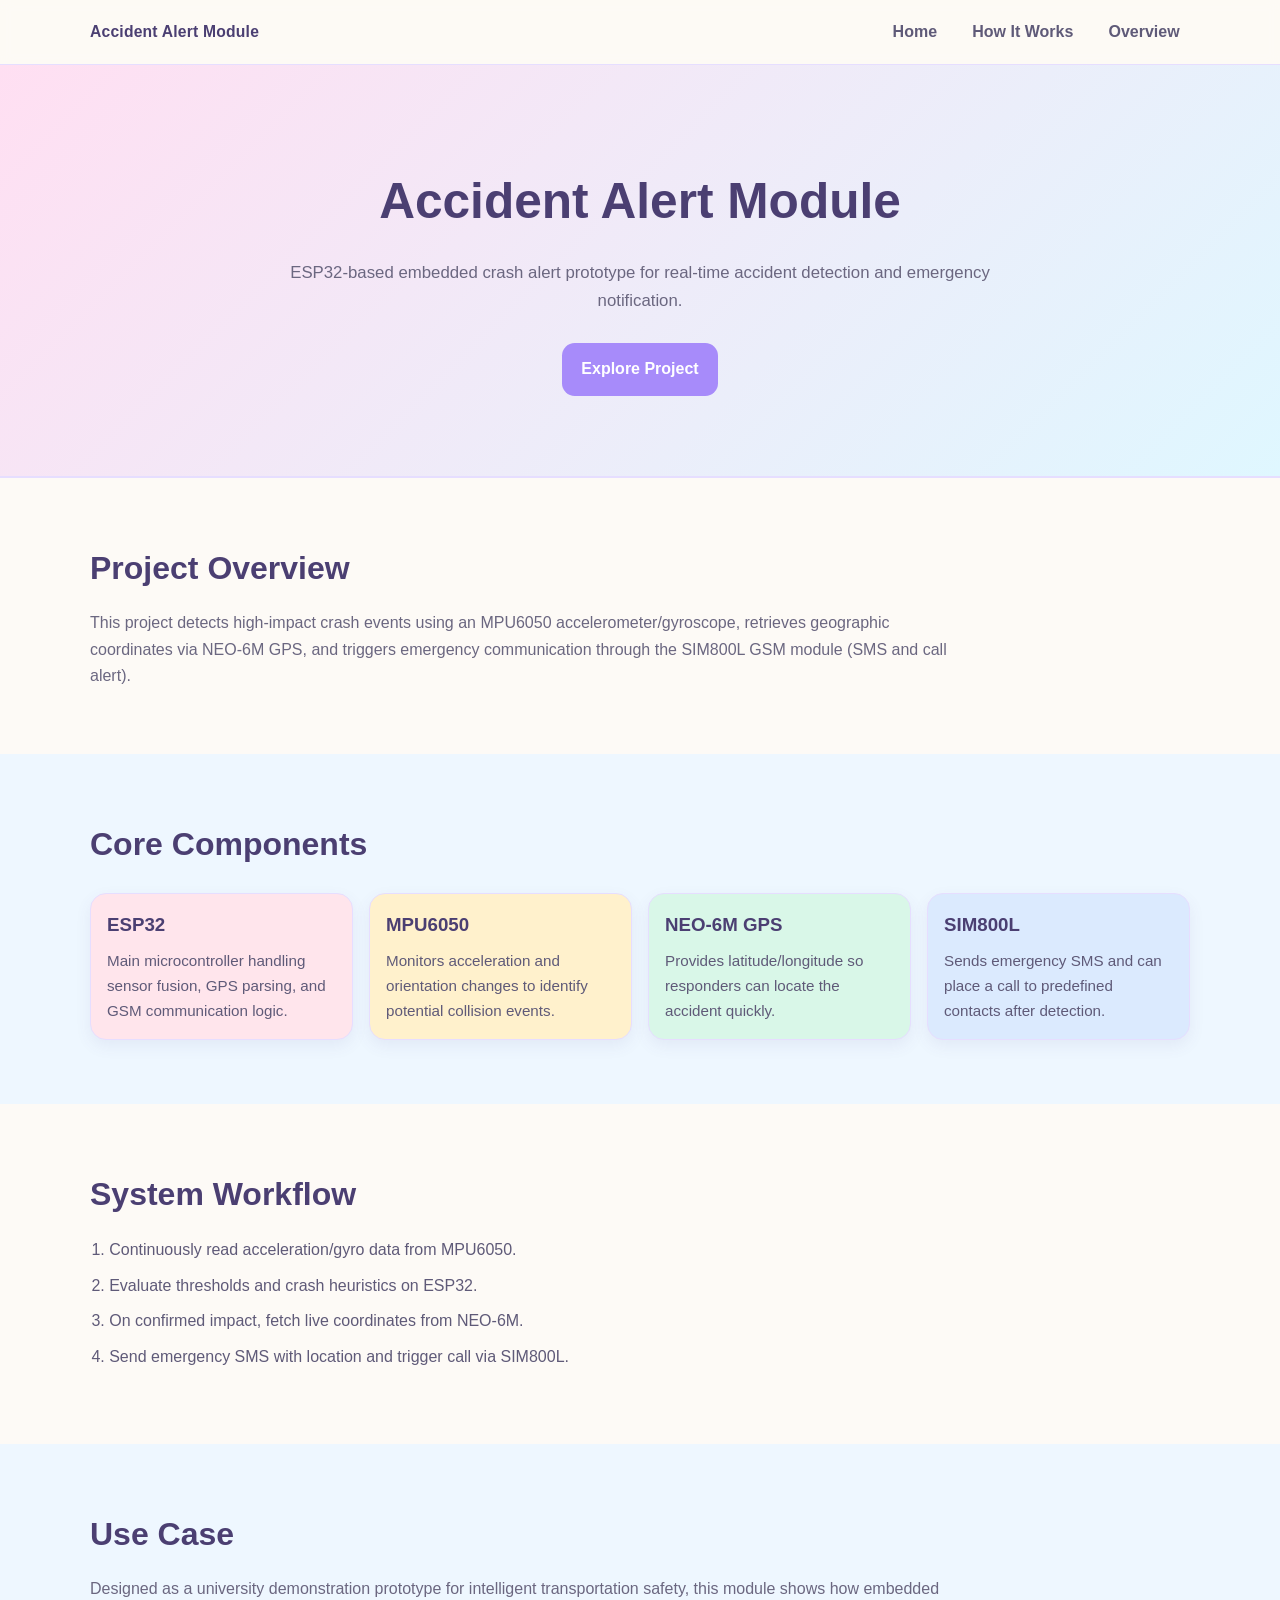
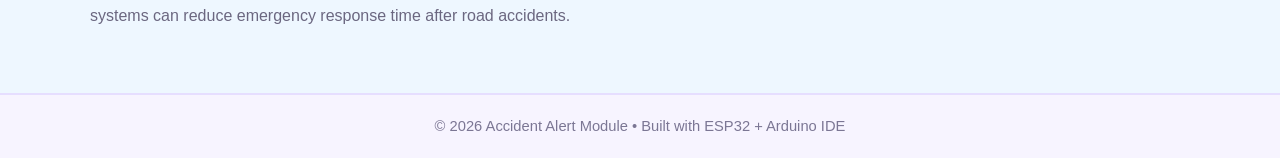
==== docs/index.html @ 9274171b "Add docs, themes site with How It Works page" ====
<!DOCTYPE html>
<html lang="en">
<head>
  <meta charset="UTF-8" />
  <meta name="viewport" content="width=device-width, initial-scale=1.0" />
  <meta name="description" content="ESP32-based embedded crash alert prototype using MPU6050, NEO-6M, and SIM800L." />
  <title>Accident Alert Module</title>
  <link rel="stylesheet" href="styles.css" />
</head>
<body>
  <!-- Shared Navbar -->
  <nav class="site-nav">
    <div class="container nav-wrap">
      <a href="index.html" class="brand">Accident Alert Module</a>

      <button class="nav-toggle" aria-label="Toggle navigation" aria-expanded="false">
        ☰
      </button>

      <ul class="nav-links">
        <li><a href="index.html">Home</a></li>
        <li><a href="how-it-works.html">How It Works</a></li>
        <li><a href="#overview">Overview</a></li>
      </ul>
    </div>
  </nav>

  <header class="hero">
    <div class="container">
      <h1>Accident Alert Module</h1>
      <p class="subtitle">
        ESP32-based embedded crash alert prototype for real-time accident detection and emergency notification.
      </p>
      <a href="#overview" class="btn">Explore Project</a>
    </div>
  </header>

  <main>
    <section id="overview" class="section">
      <div class="container">
        <h2>Project Overview</h2>
        <p>
          This project detects high-impact crash events using an MPU6050 accelerometer/gyroscope,
          retrieves geographic coordinates via NEO-6M GPS, and triggers emergency communication
          through the SIM800L GSM module (SMS and call alert).
        </p>
      </div>
    </section>

    <section class="section alt">
      <div class="container">
        <h2>Core Components</h2>
        <div class="grid">
          <article class="card card-1">
            <h3>ESP32</h3>
            <p>Main microcontroller handling sensor fusion, GPS parsing, and GSM communication logic.</p>
          </article>
          <article class="card card-2">
            <h3>MPU6050</h3>
            <p>Monitors acceleration and orientation changes to identify potential collision events.</p>
          </article>
          <article class="card card-3">
            <h3>NEO-6M GPS</h3>
            <p>Provides latitude/longitude so responders can locate the accident quickly.</p>
          </article>
          <article class="card card-4">
            <h3>SIM800L</h3>
            <p>Sends emergency SMS and can place a call to predefined contacts after detection.</p>
          </article>
        </div>
      </div>
    </section>

    <section class="section">
      <div class="container">
        <h2>System Workflow</h2>
        <ol class="workflow">
          <li>Continuously read acceleration/gyro data from MPU6050.</li>
          <li>Evaluate thresholds and crash heuristics on ESP32.</li>
          <li>On confirmed impact, fetch live coordinates from NEO-6M.</li>
          <li>Send emergency SMS with location and trigger call via SIM800L.</li>
        </ol>
      </div>
    </section>

    <section class="section alt">
      <div class="container">
        <h2>Use Case</h2>
        <p>
          Designed as a university demonstration prototype for intelligent transportation safety,
          this module shows how embedded systems can reduce emergency response time after road accidents.
        </p>
      </div>
    </section>
  </main>

  <footer class="footer">
    <div class="container">
      <p>© 2026 Accident Alert Module • Built with ESP32 + Arduino IDE</p>
    </div>
  </footer>

  <!-- Mobile nav script -->
  <script>
    const navToggle = document.querySelector('.nav-toggle');
    const navLinks = document.querySelector('.nav-links');

    if (navToggle && navLinks) {
      navToggle.addEventListener('click', () => {
        const isOpen = navLinks.classList.toggle('show');
        navToggle.setAttribute('aria-expanded', isOpen ? 'true' : 'false');
      });
    }
  </script>
</body>
</html>
---- docs/styles.css ----
:root {
  /* Pastel Palette */
  --bg-main: #fdfaf6;
  --bg-soft: #f7f4ff;
  --bg-alt: #eef7ff;
  --hero-start: #ffdff2;
  --hero-end: #dff7ff;

  --text-main: #3f3a57;
  --text-soft: #6b6780;

  --accent: #a78bfa;
  --accent-hover: #8b74e8;
  --accent-text: #ffffff;

  --card-1: #ffe5ec; /* pastel pink */
  --card-2: #fff1cc; /* pastel yellow */
  --card-3: #d9f7e8; /* pastel mint */
  --card-4: #dbeafe; /* pastel blue */

  --border: #e6deff;
  --white: #ffffff;
}

* {
  margin: 0;
  padding: 0;
  box-sizing: border-box;
}

html, body {
  font-family: "Segoe UI", Roboto, Arial, sans-serif;
  background: var(--bg-main);
  color: var(--text-main);
  line-height: 1.65;
  scroll-behavior: smooth;
}

.container {
  width: min(1100px, 92%);
  margin: 0 auto;
}

/* Hero */
.hero {
  background: linear-gradient(135deg, var(--hero-start) 0%, var(--hero-end) 100%);
  padding: 6rem 0 5rem;
  text-align: center;
  border-bottom: 2px solid var(--border);
}

.hero h1 {
  font-size: clamp(2rem, 5vw, 3.1rem);
  margin-bottom: 1rem;
  color: #4b3f72;
}

.subtitle {
  max-width: 760px;
  margin: 0 auto 1.8rem;
  color: var(--text-soft);
  font-size: 1.05rem;
}

.btn {
  display: inline-block;
  padding: 0.82rem 1.2rem;
  background: var(--accent);
  color: var(--accent-text);
  text-decoration: none;
  border-radius: 0.8rem;
  font-weight: 700;
  transition: transform 0.2s ease, background 0.2s ease;
}

.btn:hover {
  background: var(--accent-hover);
  transform: translateY(-2px);
}

/* Sections */
.section {
  padding: 4rem 0;
  background: var(--bg-main);
}

.section.alt {
  background: var(--bg-alt);
}

.section h2 {
  font-size: clamp(1.4rem, 3vw, 2rem);
  margin-bottom: 1rem;
  color: #4b3f72;
}

.section p {
  color: var(--text-soft);
  max-width: 860px;
}

/* Cards */
.grid {
  margin-top: 1.4rem;
  display: grid;
  grid-template-columns: repeat(auto-fit, minmax(220px, 1fr));
  gap: 1rem;
}

.card {
  border-radius: 1rem;
  padding: 1rem;
  border: 1.5px solid var(--border);
  box-shadow: 0 6px 16px rgba(92, 76, 140, 0.08);
}

.card h3 {
  margin-bottom: 0.45rem;
  color: #4b3f72;
}

.card p {
  color: #5f5a78;
  font-size: 0.95rem;
}

.card-1 { background: var(--card-1); }
.card-2 { background: var(--card-2); }
.card-3 { background: var(--card-3); }
.card-4 { background: var(--card-4); }

/* Workflow */
.workflow {
  margin-top: 1rem;
  padding-left: 1.2rem;
  color: #5f5a78;
}

.workflow li {
  margin-bottom: 0.58rem;
}

/* Footer */
.footer {
  border-top: 2px solid var(--border);
  background: var(--bg-soft);
  padding: 1.2rem 0;
  text-align: center;
}

.footer p {
  color: #7b7694;
  font-size: 0.92rem;
}

/* Add these styles below your existing styles.css content */

/* Smaller hero for inner pages */
.small-hero {
  padding: 4.5rem 0 3.8rem;
}

/* Intro text */
.section-intro {
  margin-bottom: 1.2rem;
  color: var(--text-soft);
}

/* Minimal flow diagram */
.flow-diagram {
  margin-top: 1rem;
  display: grid;
  grid-template-columns: repeat(7, auto);
  gap: 0.6rem;
  align-items: center;
  justify-content: start;
  overflow-x: auto;
  padding-bottom: 0.4rem;
}

.flow-box {
  min-width: 170px;
  background: var(--white);
  border: 1.5px solid var(--border);
  border-radius: 0.9rem;
  padding: 0.85rem 0.9rem;
  text-align: center;
  font-weight: 700;
  color: #4b3f72;
  box-shadow: 0 4px 10px rgba(92, 76, 140, 0.08);
}

.flow-box span {
  display: block;
  margin-top: 0.2rem;
  font-weight: 500;
  font-size: 0.86rem;
  color: #6b6780;
}

.flow-arrow {
  font-size: 1.2rem;
  color: #8b74e8;
  font-weight: 900;
}

/* Step cards */
.steps {
  display: grid;
  gap: 0.9rem;
  margin-top: 1rem;
}

.step-card {
  background: #ffffffcc;
  border: 1.5px solid var(--border);
  border-radius: 0.9rem;
  padding: 1rem;
  display: grid;
  grid-template-columns: 42px 1fr;
  gap: 0.85rem;
  align-items: start;
}

.step-number {
  width: 42px;
  height: 42px;
  border-radius: 50%;
  background: #e9ddff;
  color: #5b43a8;
  display: grid;
  place-items: center;
  font-weight: 800;
}

.step-card h3 {
  margin-bottom: 0.35rem;
  color: #4b3f72;
}

.step-card p {
  color: #5f5a78;
}

/* Compact ASCII block */
.ascii-diagram {
  margin-top: 0.7rem;
  background: #fff;
  border: 1.5px dashed #d8ccff;
  border-radius: 0.7rem;
  padding: 1rem;
  color: #4b3f72;
  font-size: 0.93rem;
  overflow-x: auto;
}

/* Responsive tweaks */
@media (max-width: 700px) {
  .flow-box {
    min-width: 150px;
  }

  .step-card {
    grid-template-columns: 36px 1fr;
  }

  .step-number {
    width: 36px;
    height: 36px;
    font-size: 0.9rem;
  }
}

/* ===== Shared Navbar ===== */
.site-nav {
  position: sticky;
  top: 0;
  z-index: 1000;
  background: rgba(253, 250, 246, 0.9);
  backdrop-filter: blur(6px);
  border-bottom: 1.5px solid var(--border);
}

.nav-wrap {
  display: flex;
  align-items: center;
  justify-content: space-between;
  min-height: 64px;
  gap: 1rem;
}

.brand {
  text-decoration: none;
  color: #4b3f72;
  font-weight: 800;
  letter-spacing: 0.2px;
  font-size: 0.98rem;
}

.nav-links {
  display: flex;
  align-items: center;
  gap: 0.9rem;
  list-style: none;
}

.nav-links a {
  text-decoration: none;
  color: #5f5a78;
  font-weight: 600;
  padding: 0.38rem 0.65rem;
  border-radius: 0.6rem;
  transition: background 0.2s ease, color 0.2s ease;
}

.nav-links a:hover {
  background: #ece3ff;
  color: #4b3f72;
}

.nav-toggle {
  display: none;
  border: 1px solid var(--border);
  background: #fff;
  color: #4b3f72;
  border-radius: 0.55rem;
  padding: 0.35rem 0.6rem;
  font-size: 1rem;
  cursor: pointer;
}

/* Mobile navbar */
@media (max-width: 760px) {
  .nav-toggle {
    display: inline-block;
  }

  .nav-links {
    position: absolute;
    right: 4%;
    top: 64px;
    width: min(230px, 92vw);
    background: #fff;
    border: 1.5px solid var(--border);
    border-radius: 0.8rem;
    box-shadow: 0 10px 22px rgba(92, 76, 140, 0.12);
    padding: 0.55rem;
    display: none;
    flex-direction: column;
    align-items: stretch;
    gap: 0.35rem;
  }

  .nav-links.show {
    display: flex;
  }

  .nav-links a {
    display: block;
    padding: 0.55rem 0.7rem;
  }
}:root {
  /* Pastel Palette */
  --bg-main: #fdfaf6;
  --bg-soft: #f7f4ff;
  --bg-alt: #eef7ff;
  --hero-start: #ffdff2;
  --hero-end: #dff7ff;

  --text-main: #3f3a57;
  --text-soft: #6b6780;

  --accent: #a78bfa;
  --accent-hover: #8b74e8;
  --accent-text: #ffffff;

  --card-1: #ffe5ec; /* pastel pink */
  --card-2: #fff1cc; /* pastel yellow */
  --card-3: #d9f7e8; /* pastel mint */
  --card-4: #dbeafe; /* pastel blue */

  --border: #e6deff;
  --white: #ffffff;
}

* {
  margin: 0;
  padding: 0;
  box-sizing: border-box;
}

html, body {
  font-family: "Segoe UI", Roboto, Arial, sans-serif;
  background: var(--bg-main);
  color: var(--text-main);
  line-height: 1.65;
  scroll-behavior: smooth;
}

.container {
  width: min(1100px, 92%);
  margin: 0 auto;
}

/* ===== Shared Navbar ===== */
.site-nav {
  position: sticky;
  top: 0;
  z-index: 1000;
  background: rgba(253, 250, 246, 0.9);
  backdrop-filter: blur(6px);
  border-bottom: 1.5px solid var(--border);
}

.nav-wrap {
  display: flex;
  align-items: center;
  justify-content: space-between;
  min-height: 64px;
  gap: 1rem;
}

.brand {
  text-decoration: none;
  color: #4b3f72;
  font-weight: 800;
  letter-spacing: 0.2px;
  font-size: 0.98rem;
}

.nav-links {
  display: flex;
  align-items: center;
  gap: 0.9rem;
  list-style: none;
}

.nav-links a {
  text-decoration: none;
  color: #5f5a78;
  font-weight: 600;
  padding: 0.38rem 0.65rem;
  border-radius: 0.6rem;
  transition: background 0.2s ease, color 0.2s ease;
}

.nav-links a:hover {
  background: #ece3ff;
  color: #4b3f72;
}

.nav-toggle {
  display: none;
  border: 1px solid var(--border);
  background: #fff;
  color: #4b3f72;
  border-radius: 0.55rem;
  padding: 0.35rem 0.6rem;
  font-size: 1rem;
  cursor: pointer;
}

/* Hero */
.hero {
  background: linear-gradient(135deg, var(--hero-start) 0%, var(--hero-end) 100%);
  padding: 6rem 0 5rem;
  text-align: center;
  border-bottom: 2px solid var(--border);
}

.small-hero {
  padding: 4.5rem 0 3.8rem;
}

.hero h1 {
  font-size: clamp(2rem, 5vw, 3.1rem);
  margin-bottom: 1rem;
  color: #4b3f72;
}

.subtitle {
  max-width: 760px;
  margin: 0 auto 1.8rem;
  color: var(--text-soft);
  font-size: 1.05rem;
}

.btn {
  display: inline-block;
  padding: 0.82rem 1.2rem;
  background: var(--accent);
  color: var(--accent-text);
  text-decoration: none;
  border-radius: 0.8rem;
  font-weight: 700;
  transition: transform 0.2s ease, background 0.2s ease;
}

.btn:hover {
  background: var(--accent-hover);
  transform: translateY(-2px);
}

/* Sections */
.section {
  padding: 4rem 0;
  background: var(--bg-main);
}

.section.alt {
  background: var(--bg-alt);
}

.section h2 {
  font-size: clamp(1.4rem, 3vw, 2rem);
  margin-bottom: 1rem;
  color: #4b3f72;
}

.section p {
  color: var(--text-soft);
  max-width: 860px;
}

.section-intro {
  margin-bottom: 1.2rem;
  color: var(--text-soft);
}

/* Cards */
.grid {
  margin-top: 1.4rem;
  display: grid;
  grid-template-columns: repeat(auto-fit, minmax(220px, 1fr));
  gap: 1rem;
}

.card {
  border-radius: 1rem;
  padding: 1rem;
  border: 1.5px solid var(--border);
  box-shadow: 0 6px 16px rgba(92, 76, 140, 0.08);
}

.card h3 {
  margin-bottom: 0.45rem;
  color: #4b3f72;
}

.card p {
  color: #5f5a78;
  font-size: 0.95rem;
}

.card-1 { background: var(--card-1); }
.card-2 { background: var(--card-2); }
.card-3 { background: var(--card-3); }
.card-4 { background: var(--card-4); }

/* Workflow */
.workflow {
  margin-top: 1rem;
  padding-left: 1.2rem;
  color: #5f5a78;
}

.workflow li {
  margin-bottom: 0.58rem;
}

/* Minimal flow diagram */
.flow-diagram {
  margin-top: 1rem;
  display: grid;
  grid-template-columns: repeat(7, auto);
  gap: 0.6rem;
  align-items: center;
  justify-content: start;
  overflow-x: auto;
  padding-bottom: 0.4rem;
}

.flow-box {
  min-width: 170px;
  background: var(--white);
  border: 1.5px solid var(--border);
  border-radius: 0.9rem;
  padding: 0.85rem 0.9rem;
  text-align: center;
  font-weight: 700;
  color: #4b3f72;
  box-shadow: 0 4px 10px rgba(92, 76, 140, 0.08);
}

.flow-box span {
  display: block;
  margin-top: 0.2rem;
  font-weight: 500;
  font-size: 0.86rem;
  color: #6b6780;
}

.flow-arrow {
  font-size: 1.2rem;
  color: #8b74e8;
  font-weight: 900;
}

/* Step cards */
.steps {
  display: grid;
  gap: 0.9rem;
  margin-top: 1rem;
}

.step-card {
  background: #ffffffcc;
  border: 1.5px solid var(--border);
  border-radius: 0.9rem;
  padding: 1rem;
  display: grid;
  grid-template-columns: 42px 1fr;
  gap: 0.85rem;
  align-items: start;
}

.step-number {
  width: 42px;
  height: 42px;
  border-radius: 50%;
  background: #e9ddff;
  color: #5b43a8;
  display: grid;
  place-items: center;
  font-weight: 800;
}

.step-card h3 {
  margin-bottom: 0.35rem;
  color: #4b3f72;
}

.step-card p {
  color: #5f5a78;
}

/* Compact ASCII block */
.ascii-diagram {
  margin-top: 0.7rem;
  background: #fff;
  border: 1.5px dashed #d8ccff;
  border-radius: 0.7rem;
  padding: 1rem;
  color: #4b3f72;
  font-size: 0.93rem;
  overflow-x: auto;
}

/* Footer */
.footer {
  border-top: 2px solid var(--border);
  background: var(--bg-soft);
  padding: 1.2rem 0;
  text-align: center;
}

.footer p {
  color: #7b7694;
  font-size: 0.92rem;
}

/* Responsive */
@media (max-width: 760px) {
  .nav-toggle {
    display: inline-block;
  }

  .nav-links {
    position: absolute;
    right: 4%;
    top: 64px;
    width: min(230px, 92vw);
    background: #fff;
    border: 1.5px solid var(--border);
    border-radius: 0.8rem;
    box-shadow: 0 10px 22px rgba(92, 76, 140, 0.12);
    padding: 0.55rem;
    display: none;
    flex-direction: column;
    align-items: stretch;
    gap: 0.35rem;
  }

  .nav-links.show {
    display: flex;
  }

  .nav-links a {
    display: block;
    padding: 0.55rem 0.7rem;
  }

  .flow-box {
    min-width: 150px;
  }

  .step-card {
    grid-template-columns: 36px 1fr;
  }

  .step-number {
    width: 36px;
    height: 36px;
    font-size: 0.9rem;
  }
}
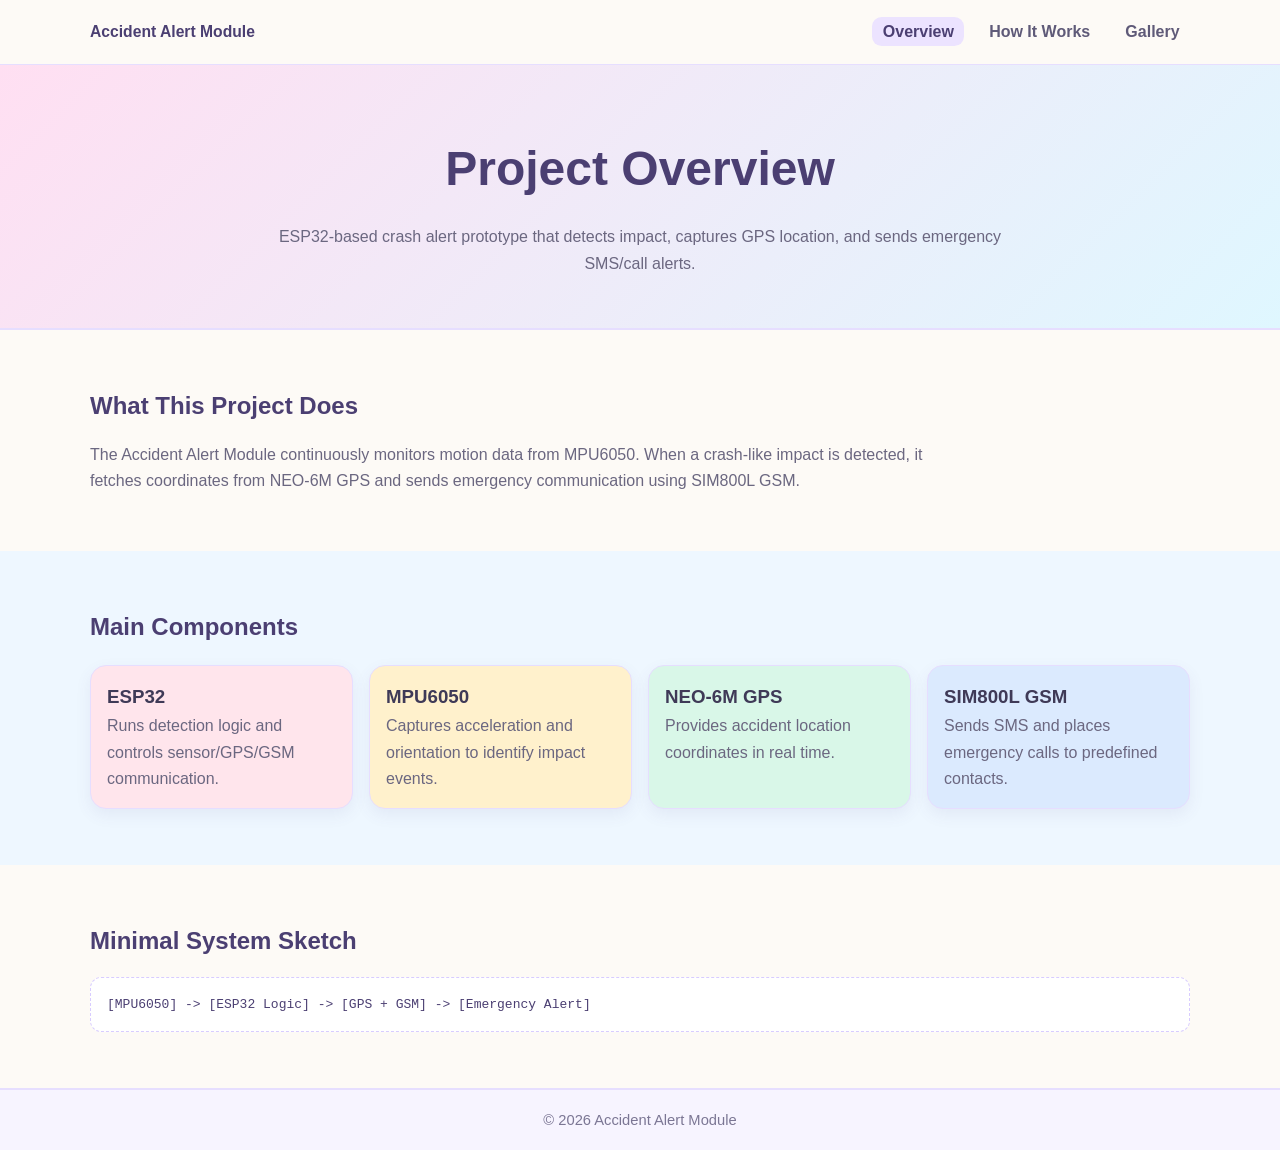
==== commit ce18dfa3: "Home page chages" ====
--- a/docs/index.html
+++ b/docs/index.html
@@ -3,69 +3,64 @@
 <head>
   <meta charset="UTF-8" />
   <meta name="viewport" content="width=device-width, initial-scale=1.0" />
-  <meta name="description" content="ESP32-based embedded crash alert prototype using MPU6050, NEO-6M, and SIM800L." />
-  <title>Accident Alert Module</title>
+  <meta name="description" content="Overview of the ESP32-based Accident Alert Module prototype." />
+  <title>Overview | Accident Alert Module</title>
   <link rel="stylesheet" href="styles.css" />
 </head>
 <body>
-  <!-- Shared Navbar -->
   <nav class="site-nav">
     <div class="container nav-wrap">
       <a href="index.html" class="brand">Accident Alert Module</a>
-
-      <button class="nav-toggle" aria-label="Toggle navigation" aria-expanded="false">
-        ☰
-      </button>
-
+      <button class="nav-toggle" aria-label="Toggle navigation" aria-expanded="false">☰</button>
       <ul class="nav-links">
-        <li><a href="index.html">Home</a></li>
+        <li><a href="index.html" class="active">Overview</a></li>
         <li><a href="how-it-works.html">How It Works</a></li>
-        <li><a href="#overview">Overview</a></li>
+        <li><a href="gallery.html">Gallery</a></li>
       </ul>
     </div>
   </nav>
 
-  <header class="hero">
+  <header class="hero small-hero">
     <div class="container">
-      <h1>Accident Alert Module</h1>
+      <h1>Project Overview</h1>
       <p class="subtitle">
-        ESP32-based embedded crash alert prototype for real-time accident detection and emergency notification.
+        ESP32-based crash alert prototype that detects impact, captures GPS location,
+        and sends emergency SMS/call alerts.
       </p>
-      <a href="#overview" class="btn">Explore Project</a>
     </div>
   </header>
 
   <main>
-    <section id="overview" class="section">
+    <section class="section">
       <div class="container">
-        <h2>Project Overview</h2>
+        <h2>What This Project Does</h2>
         <p>
-          This project detects high-impact crash events using an MPU6050 accelerometer/gyroscope,
-          retrieves geographic coordinates via NEO-6M GPS, and triggers emergency communication
-          through the SIM800L GSM module (SMS and call alert).
+          The Accident Alert Module continuously monitors motion data from MPU6050.
+          When a crash-like impact is detected, it fetches coordinates from NEO-6M GPS
+          and sends emergency communication using SIM800L GSM.
         </p>
       </div>
     </section>
 
     <section class="section alt">
       <div class="container">
-        <h2>Core Components</h2>
+        <h2>Main Components</h2>
         <div class="grid">
           <article class="card card-1">
             <h3>ESP32</h3>
-            <p>Main microcontroller handling sensor fusion, GPS parsing, and GSM communication logic.</p>
+            <p>Runs detection logic and controls sensor/GPS/GSM communication.</p>
           </article>
           <article class="card card-2">
             <h3>MPU6050</h3>
-            <p>Monitors acceleration and orientation changes to identify potential collision events.</p>
+            <p>Captures acceleration and orientation to identify impact events.</p>
           </article>
           <article class="card card-3">
             <h3>NEO-6M GPS</h3>
-            <p>Provides latitude/longitude so responders can locate the accident quickly.</p>
+            <p>Provides accident location coordinates in real time.</p>
           </article>
           <article class="card card-4">
-            <h3>SIM800L</h3>
-            <p>Sends emergency SMS and can place a call to predefined contacts after detection.</p>
+            <h3>SIM800L GSM</h3>
+            <p>Sends SMS and places emergency calls to predefined contacts.</p>
           </article>
         </div>
       </div>
@@ -73,38 +68,21 @@
 
     <section class="section">
       <div class="container">
-        <h2>System Workflow</h2>
-        <ol class="workflow">
-          <li>Continuously read acceleration/gyro data from MPU6050.</li>
-          <li>Evaluate thresholds and crash heuristics on ESP32.</li>
-          <li>On confirmed impact, fetch live coordinates from NEO-6M.</li>
-          <li>Send emergency SMS with location and trigger call via SIM800L.</li>
-        </ol>
-      </div>
-    </section>
-
-    <section class="section alt">
-      <div class="container">
-        <h2>Use Case</h2>
-        <p>
-          Designed as a university demonstration prototype for intelligent transportation safety,
-          this module shows how embedded systems can reduce emergency response time after road accidents.
-        </p>
+        <h2>Minimal System Sketch</h2>
+        <pre class="ascii-diagram">[MPU6050] -> [ESP32 Logic] -> [GPS + GSM] -> [Emergency Alert]</pre>
       </div>
     </section>
   </main>
 
   <footer class="footer">
     <div class="container">
-      <p>© 2026 Accident Alert Module • Built with ESP32 + Arduino IDE</p>
+      <p>© 2026 Accident Alert Module</p>
     </div>
   </footer>
 
-  <!-- Mobile nav script -->
   <script>
     const navToggle = document.querySelector('.nav-toggle');
     const navLinks = document.querySelector('.nav-links');
-
     if (navToggle && navLinks) {
       navToggle.addEventListener('click', () => {
         const isOpen = navLinks.classList.toggle('show');
--- a/docs/styles.css
+++ b/docs/styles.css
@@ -1,248 +1,142 @@
 :root {
-  /* Pastel Palette */
   --bg-main: #fdfaf6;
   --bg-soft: #f7f4ff;
   --bg-alt: #eef7ff;
   --hero-start: #ffdff2;
   --hero-end: #dff7ff;
-
   --text-main: #3f3a57;
   --text-soft: #6b6780;
-
   --accent: #a78bfa;
   --accent-hover: #8b74e8;
   --accent-text: #ffffff;
-
-  --card-1: #ffe5ec; /* pastel pink */
-  --card-2: #fff1cc; /* pastel yellow */
-  --card-3: #d9f7e8; /* pastel mint */
-  --card-4: #dbeafe; /* pastel blue */
-
+  --card-1: #ffe5ec;
+  --card-2: #fff1cc;
+  --card-3: #d9f7e8;
+  --card-4: #dbeafe;
   --border: #e6deff;
   --white: #ffffff;
 }
 
-* {
-  margin: 0;
-  padding: 0;
-  box-sizing: border-box;
-}
+* { margin: 0; padding: 0; box-sizing: border-box; }
 
 html, body {
   font-family: "Segoe UI", Roboto, Arial, sans-serif;
   background: var(--bg-main);
   color: var(--text-main);
   line-height: 1.65;
-  scroll-behavior: smooth;
 }
 
-.container {
-  width: min(1100px, 92%);
-  margin: 0 auto;
+.container { width: min(1100px, 92%); margin: 0 auto; }
+
+/* Navbar */
+.site-nav {
+  position: sticky; top: 0; z-index: 1000;
+  background: rgba(253, 250, 246, 0.92);
+  backdrop-filter: blur(6px);
+  border-bottom: 1.5px solid var(--border);
+}
+.nav-wrap {
+  display: flex; align-items: center; justify-content: space-between;
+  min-height: 64px; gap: 1rem;
+}
+.brand {
+  text-decoration: none; color: #4b3f72; font-weight: 800; font-size: 0.98rem;
+}
+.nav-links {
+  display: flex; align-items: center; gap: 0.9rem; list-style: none;
+}
+.nav-links a {
+  text-decoration: none; color: #5f5a78; font-weight: 600;
+  padding: 0.38rem 0.65rem; border-radius: 0.6rem;
+}
+.nav-links a:hover,
+.nav-links a.active {
+  background: #ece3ff; color: #4b3f72;
+}
+.nav-toggle {
+  display: none; border: 1px solid var(--border); background: #fff;
+  color: #4b3f72; border-radius: 0.55rem; padding: 0.35rem 0.6rem; cursor: pointer;
 }
 
 /* Hero */
 .hero {
-  background: linear-gradient(135deg, var(--hero-start) 0%, var(--hero-end) 100%);
-  padding: 6rem 0 5rem;
-  text-align: center;
-  border-bottom: 2px solid var(--border);
+  background: linear-gradient(135deg, var(--hero-start), var(--hero-end));
+  padding: 5rem 0 4rem; text-align: center; border-bottom: 2px solid var(--border);
 }
-
-.hero h1 {
-  font-size: clamp(2rem, 5vw, 3.1rem);
-  margin-bottom: 1rem;
-  color: #4b3f72;
-}
-
-.subtitle {
-  max-width: 760px;
-  margin: 0 auto 1.8rem;
-  color: var(--text-soft);
-  font-size: 1.05rem;
-}
-
-.btn {
-  display: inline-block;
-  padding: 0.82rem 1.2rem;
-  background: var(--accent);
-  color: var(--accent-text);
-  text-decoration: none;
-  border-radius: 0.8rem;
-  font-weight: 700;
-  transition: transform 0.2s ease, background 0.2s ease;
-}
-
-.btn:hover {
-  background: var(--accent-hover);
-  transform: translateY(-2px);
-}
+.small-hero { padding: 4rem 0 3.2rem; }
+.hero h1 { font-size: clamp(2rem, 5vw, 3rem); margin-bottom: 1rem; color: #4b3f72; }
+.subtitle { max-width: 760px; margin: 0 auto; color: var(--text-soft); }
 
 /* Sections */
-.section {
-  padding: 4rem 0;
-  background: var(--bg-main);
-}
-
-.section.alt {
-  background: var(--bg-alt);
-}
-
-.section h2 {
-  font-size: clamp(1.4rem, 3vw, 2rem);
-  margin-bottom: 1rem;
-  color: #4b3f72;
-}
-
-.section p {
-  color: var(--text-soft);
-  max-width: 860px;
-}
+.section { padding: 3.5rem 0; background: var(--bg-main); }
+.section.alt { background: var(--bg-alt); }
+.section h2 { margin-bottom: 1rem; color: #4b3f72; }
+.section p { color: var(--text-soft); max-width: 860px; }
+.section-intro { margin-bottom: 1rem; }
 
 /* Cards */
 .grid {
-  margin-top: 1.4rem;
-  display: grid;
-  grid-template-columns: repeat(auto-fit, minmax(220px, 1fr));
-  gap: 1rem;
+  margin-top: 1.2rem;
+  display: grid; grid-template-columns: repeat(auto-fit, minmax(220px, 1fr)); gap: 1rem;
 }
-
 .card {
-  border-radius: 1rem;
-  padding: 1rem;
-  border: 1.5px solid var(--border);
+  border-radius: 1rem; padding: 1rem; border: 1.5px solid var(--border);
   box-shadow: 0 6px 16px rgba(92, 76, 140, 0.08);
 }
-
-.card h3 {
-  margin-bottom: 0.45rem;
-  color: #4b3f72;
-}
-
-.card p {
-  color: #5f5a78;
-  font-size: 0.95rem;
-}
-
 .card-1 { background: var(--card-1); }
 .card-2 { background: var(--card-2); }
 .card-3 { background: var(--card-3); }
 .card-4 { background: var(--card-4); }
 
-/* Workflow */
-.workflow {
-  margin-top: 1rem;
-  padding-left: 1.2rem;
-  color: #5f5a78;
+/* Flow diagram */
+.flow-diagram {
+  margin-top: 1rem; display: grid; grid-template-columns: repeat(7, auto);
+  gap: 0.6rem; align-items: center; overflow-x: auto; padding-bottom: 0.4rem;
+}
+.flow-box {
+  min-width: 170px; background: #fff; border: 1.5px solid var(--border);
+  border-radius: 0.9rem; padding: 0.85rem 0.9rem; text-align: center; font-weight: 700;
+}
+.flow-box span { display: block; margin-top: 0.2rem; font-weight: 500; font-size: 0.86rem; color: #6b6780; }
+.flow-arrow { font-size: 1.2rem; color: #8b74e8; font-weight: 900; }
+
+/* Steps */
+.steps { display: grid; gap: 0.9rem; margin-top: 1rem; }
+.step-card {
+  background: #ffffffcc; border: 1.5px solid var(--border); border-radius: 0.9rem; padding: 1rem;
+  display: grid; grid-template-columns: 42px 1fr; gap: 0.85rem;
+}
+.step-number {
+  width: 42px; height: 42px; border-radius: 50%; background: #e9ddff; color: #5b43a8;
+  display: grid; place-items: center; font-weight: 800;
 }
 
-.workflow li {
-  margin-bottom: 0.58rem;
+/* Gallery */
+.gallery-grid {
+  margin-top: 1rem;
+  display: grid;
+  grid-template-columns: repeat(auto-fit, minmax(230px, 1fr));
+  gap: 1rem;
 }
-
-/* Footer */
-.footer {
-  border-top: 2px solid var(--border);
-  background: var(--bg-soft);
-  padding: 1.2rem 0;
-  text-align: center;
+.gallery-item {
+  background: #fff;
+  border: 1.5px solid var(--border);
+  border-radius: 0.9rem;
+  overflow: hidden;
 }
-
-.footer p {
-  color: #7b7694;
+.gallery-item img {
+  width: 100%;
+  height: 180px;
+  object-fit: cover;
+  display: block;
+}
+.gallery-item figcaption {
+  padding: 0.75rem 0.85rem;
+  color: #5f5a78;
   font-size: 0.92rem;
 }
 
-/* Add these styles below your existing styles.css content */
-
-/* Smaller hero for inner pages */
-.small-hero {
-  padding: 4.5rem 0 3.8rem;
-}
-
-/* Intro text */
-.section-intro {
-  margin-bottom: 1.2rem;
-  color: var(--text-soft);
-}
-
-/* Minimal flow diagram */
-.flow-diagram {
-  margin-top: 1rem;
-  display: grid;
-  grid-template-columns: repeat(7, auto);
-  gap: 0.6rem;
-  align-items: center;
-  justify-content: start;
-  overflow-x: auto;
-  padding-bottom: 0.4rem;
-}
-
-.flow-box {
-  min-width: 170px;
-  background: var(--white);
-  border: 1.5px solid var(--border);
-  border-radius: 0.9rem;
-  padding: 0.85rem 0.9rem;
-  text-align: center;
-  font-weight: 700;
-  color: #4b3f72;
-  box-shadow: 0 4px 10px rgba(92, 76, 140, 0.08);
-}
-
-.flow-box span {
-  display: block;
-  margin-top: 0.2rem;
-  font-weight: 500;
-  font-size: 0.86rem;
-  color: #6b6780;
-}
-
-.flow-arrow {
-  font-size: 1.2rem;
-  color: #8b74e8;
-  font-weight: 900;
-}
-
-/* Step cards */
-.steps {
-  display: grid;
-  gap: 0.9rem;
-  margin-top: 1rem;
-}
-
-.step-card {
-  background: #ffffffcc;
-  border: 1.5px solid var(--border);
-  border-radius: 0.9rem;
-  padding: 1rem;
-  display: grid;
-  grid-template-columns: 42px 1fr;
-  gap: 0.85rem;
-  align-items: start;
-}
-
-.step-number {
-  width: 42px;
-  height: 42px;
-  border-radius: 50%;
-  background: #e9ddff;
-  color: #5b43a8;
-  display: grid;
-  place-items: center;
-  font-weight: 800;
-}
-
-.step-card h3 {
-  margin-bottom: 0.35rem;
-  color: #4b3f72;
-}
-
-.step-card p {
-  color: #5f5a78;
-}
-
-/* Compact ASCII block */
+/* Minimal sketch */
 .ascii-diagram {
   margin-top: 0.7rem;
   background: #fff;
@@ -250,409 +144,6 @@
   border-radius: 0.7rem;
   padding: 1rem;
   color: #4b3f72;
-  font-size: 0.93rem;
-  overflow-x: auto;
-}
-
-/* Responsive tweaks */
-@media (max-width: 700px) {
-  .flow-box {
-    min-width: 150px;
-  }
-
-  .step-card {
-    grid-template-columns: 36px 1fr;
-  }
-
-  .step-number {
-    width: 36px;
-    height: 36px;
-    font-size: 0.9rem;
-  }
-}
-
-/* ===== Shared Navbar ===== */
-.site-nav {
-  position: sticky;
-  top: 0;
-  z-index: 1000;
-  background: rgba(253, 250, 246, 0.9);
-  backdrop-filter: blur(6px);
-  border-bottom: 1.5px solid var(--border);
-}
-
-.nav-wrap {
-  display: flex;
-  align-items: center;
-  justify-content: space-between;
-  min-height: 64px;
-  gap: 1rem;
-}
-
-.brand {
-  text-decoration: none;
-  color: #4b3f72;
-  font-weight: 800;
-  letter-spacing: 0.2px;
-  font-size: 0.98rem;
-}
-
-.nav-links {
-  display: flex;
-  align-items: center;
-  gap: 0.9rem;
-  list-style: none;
-}
-
-.nav-links a {
-  text-decoration: none;
-  color: #5f5a78;
-  font-weight: 600;
-  padding: 0.38rem 0.65rem;
-  border-radius: 0.6rem;
-  transition: background 0.2s ease, color 0.2s ease;
-}
-
-.nav-links a:hover {
-  background: #ece3ff;
-  color: #4b3f72;
-}
-
-.nav-toggle {
-  display: none;
-  border: 1px solid var(--border);
-  background: #fff;
-  color: #4b3f72;
-  border-radius: 0.55rem;
-  padding: 0.35rem 0.6rem;
-  font-size: 1rem;
-  cursor: pointer;
-}
-
-/* Mobile navbar */
-@media (max-width: 760px) {
-  .nav-toggle {
-    display: inline-block;
-  }
-
-  .nav-links {
-    position: absolute;
-    right: 4%;
-    top: 64px;
-    width: min(230px, 92vw);
-    background: #fff;
-    border: 1.5px solid var(--border);
-    border-radius: 0.8rem;
-    box-shadow: 0 10px 22px rgba(92, 76, 140, 0.12);
-    padding: 0.55rem;
-    display: none;
-    flex-direction: column;
-    align-items: stretch;
-    gap: 0.35rem;
-  }
-
-  .nav-links.show {
-    display: flex;
-  }
-
-  .nav-links a {
-    display: block;
-    padding: 0.55rem 0.7rem;
-  }
-}:root {
-  /* Pastel Palette */
-  --bg-main: #fdfaf6;
-  --bg-soft: #f7f4ff;
-  --bg-alt: #eef7ff;
-  --hero-start: #ffdff2;
-  --hero-end: #dff7ff;
-
-  --text-main: #3f3a57;
-  --text-soft: #6b6780;
-
-  --accent: #a78bfa;
-  --accent-hover: #8b74e8;
-  --accent-text: #ffffff;
-
-  --card-1: #ffe5ec; /* pastel pink */
-  --card-2: #fff1cc; /* pastel yellow */
-  --card-3: #d9f7e8; /* pastel mint */
-  --card-4: #dbeafe; /* pastel blue */
-
-  --border: #e6deff;
-  --white: #ffffff;
-}
-
-* {
-  margin: 0;
-  padding: 0;
-  box-sizing: border-box;
-}
-
-html, body {
-  font-family: "Segoe UI", Roboto, Arial, sans-serif;
-  background: var(--bg-main);
-  color: var(--text-main);
-  line-height: 1.65;
-  scroll-behavior: smooth;
-}
-
-.container {
-  width: min(1100px, 92%);
-  margin: 0 auto;
-}
-
-/* ===== Shared Navbar ===== */
-.site-nav {
-  position: sticky;
-  top: 0;
-  z-index: 1000;
-  background: rgba(253, 250, 246, 0.9);
-  backdrop-filter: blur(6px);
-  border-bottom: 1.5px solid var(--border);
-}
-
-.nav-wrap {
-  display: flex;
-  align-items: center;
-  justify-content: space-between;
-  min-height: 64px;
-  gap: 1rem;
-}
-
-.brand {
-  text-decoration: none;
-  color: #4b3f72;
-  font-weight: 800;
-  letter-spacing: 0.2px;
-  font-size: 0.98rem;
-}
-
-.nav-links {
-  display: flex;
-  align-items: center;
-  gap: 0.9rem;
-  list-style: none;
-}
-
-.nav-links a {
-  text-decoration: none;
-  color: #5f5a78;
-  font-weight: 600;
-  padding: 0.38rem 0.65rem;
-  border-radius: 0.6rem;
-  transition: background 0.2s ease, color 0.2s ease;
-}
-
-.nav-links a:hover {
-  background: #ece3ff;
-  color: #4b3f72;
-}
-
-.nav-toggle {
-  display: none;
-  border: 1px solid var(--border);
-  background: #fff;
-  color: #4b3f72;
-  border-radius: 0.55rem;
-  padding: 0.35rem 0.6rem;
-  font-size: 1rem;
-  cursor: pointer;
-}
-
-/* Hero */
-.hero {
-  background: linear-gradient(135deg, var(--hero-start) 0%, var(--hero-end) 100%);
-  padding: 6rem 0 5rem;
-  text-align: center;
-  border-bottom: 2px solid var(--border);
-}
-
-.small-hero {
-  padding: 4.5rem 0 3.8rem;
-}
-
-.hero h1 {
-  font-size: clamp(2rem, 5vw, 3.1rem);
-  margin-bottom: 1rem;
-  color: #4b3f72;
-}
-
-.subtitle {
-  max-width: 760px;
-  margin: 0 auto 1.8rem;
-  color: var(--text-soft);
-  font-size: 1.05rem;
-}
-
-.btn {
-  display: inline-block;
-  padding: 0.82rem 1.2rem;
-  background: var(--accent);
-  color: var(--accent-text);
-  text-decoration: none;
-  border-radius: 0.8rem;
-  font-weight: 700;
-  transition: transform 0.2s ease, background 0.2s ease;
-}
-
-.btn:hover {
-  background: var(--accent-hover);
-  transform: translateY(-2px);
-}
-
-/* Sections */
-.section {
-  padding: 4rem 0;
-  background: var(--bg-main);
-}
-
-.section.alt {
-  background: var(--bg-alt);
-}
-
-.section h2 {
-  font-size: clamp(1.4rem, 3vw, 2rem);
-  margin-bottom: 1rem;
-  color: #4b3f72;
-}
-
-.section p {
-  color: var(--text-soft);
-  max-width: 860px;
-}
-
-.section-intro {
-  margin-bottom: 1.2rem;
-  color: var(--text-soft);
-}
-
-/* Cards */
-.grid {
-  margin-top: 1.4rem;
-  display: grid;
-  grid-template-columns: repeat(auto-fit, minmax(220px, 1fr));
-  gap: 1rem;
-}
-
-.card {
-  border-radius: 1rem;
-  padding: 1rem;
-  border: 1.5px solid var(--border);
-  box-shadow: 0 6px 16px rgba(92, 76, 140, 0.08);
-}
-
-.card h3 {
-  margin-bottom: 0.45rem;
-  color: #4b3f72;
-}
-
-.card p {
-  color: #5f5a78;
-  font-size: 0.95rem;
-}
-
-.card-1 { background: var(--card-1); }
-.card-2 { background: var(--card-2); }
-.card-3 { background: var(--card-3); }
-.card-4 { background: var(--card-4); }
-
-/* Workflow */
-.workflow {
-  margin-top: 1rem;
-  padding-left: 1.2rem;
-  color: #5f5a78;
-}
-
-.workflow li {
-  margin-bottom: 0.58rem;
-}
-
-/* Minimal flow diagram */
-.flow-diagram {
-  margin-top: 1rem;
-  display: grid;
-  grid-template-columns: repeat(7, auto);
-  gap: 0.6rem;
-  align-items: center;
-  justify-content: start;
-  overflow-x: auto;
-  padding-bottom: 0.4rem;
-}
-
-.flow-box {
-  min-width: 170px;
-  background: var(--white);
-  border: 1.5px solid var(--border);
-  border-radius: 0.9rem;
-  padding: 0.85rem 0.9rem;
-  text-align: center;
-  font-weight: 700;
-  color: #4b3f72;
-  box-shadow: 0 4px 10px rgba(92, 76, 140, 0.08);
-}
-
-.flow-box span {
-  display: block;
-  margin-top: 0.2rem;
-  font-weight: 500;
-  font-size: 0.86rem;
-  color: #6b6780;
-}
-
-.flow-arrow {
-  font-size: 1.2rem;
-  color: #8b74e8;
-  font-weight: 900;
-}
-
-/* Step cards */
-.steps {
-  display: grid;
-  gap: 0.9rem;
-  margin-top: 1rem;
-}
-
-.step-card {
-  background: #ffffffcc;
-  border: 1.5px solid var(--border);
-  border-radius: 0.9rem;
-  padding: 1rem;
-  display: grid;
-  grid-template-columns: 42px 1fr;
-  gap: 0.85rem;
-  align-items: start;
-}
-
-.step-number {
-  width: 42px;
-  height: 42px;
-  border-radius: 50%;
-  background: #e9ddff;
-  color: #5b43a8;
-  display: grid;
-  place-items: center;
-  font-weight: 800;
-}
-
-.step-card h3 {
-  margin-bottom: 0.35rem;
-  color: #4b3f72;
-}
-
-.step-card p {
-  color: #5f5a78;
-}
-
-/* Compact ASCII block */
-.ascii-diagram {
-  margin-top: 0.7rem;
-  background: #fff;
-  border: 1.5px dashed #d8ccff;
-  border-radius: 0.7rem;
-  padding: 1rem;
-  color: #4b3f72;
-  font-size: 0.93rem;
   overflow-x: auto;
 }
 
@@ -660,57 +151,19 @@
 .footer {
   border-top: 2px solid var(--border);
   background: var(--bg-soft);
-  padding: 1.2rem 0;
+  padding: 1.1rem 0;
   text-align: center;
 }
+.footer p { color: #7b7694; font-size: 0.92rem; }
 
-.footer p {
-  color: #7b7694;
-  font-size: 0.92rem;
-}
-
-/* Responsive */
+/* Mobile */
 @media (max-width: 760px) {
-  .nav-toggle {
-    display: inline-block;
+  .nav-toggle { display: inline-block; }
+  .nav-links {
+    position: absolute; right: 4%; top: 64px; width: min(230px, 92vw);
+    background: #fff; border: 1.5px solid var(--border); border-radius: 0.8rem;
+    box-shadow: 0 10px 22px rgba(92, 76, 140, 0.12);
+    padding: 0.55rem; display: none; flex-direction: column; gap: 0.35rem;
   }
-
-  .nav-links {
-    position: absolute;
-    right: 4%;
-    top: 64px;
-    width: min(230px, 92vw);
-    background: #fff;
-    border: 1.5px solid var(--border);
-    border-radius: 0.8rem;
-    box-shadow: 0 10px 22px rgba(92, 76, 140, 0.12);
-    padding: 0.55rem;
-    display: none;
-    flex-direction: column;
-    align-items: stretch;
-    gap: 0.35rem;
-  }
-
-  .nav-links.show {
-    display: flex;
-  }
-
-  .nav-links a {
-    display: block;
-    padding: 0.55rem 0.7rem;
-  }
-
-  .flow-box {
-    min-width: 150px;
-  }
-
-  .step-card {
-    grid-template-columns: 36px 1fr;
-  }
-
-  .step-number {
-    width: 36px;
-    height: 36px;
-    font-size: 0.9rem;
-  }
+  .nav-links.show { display: flex; }
 }
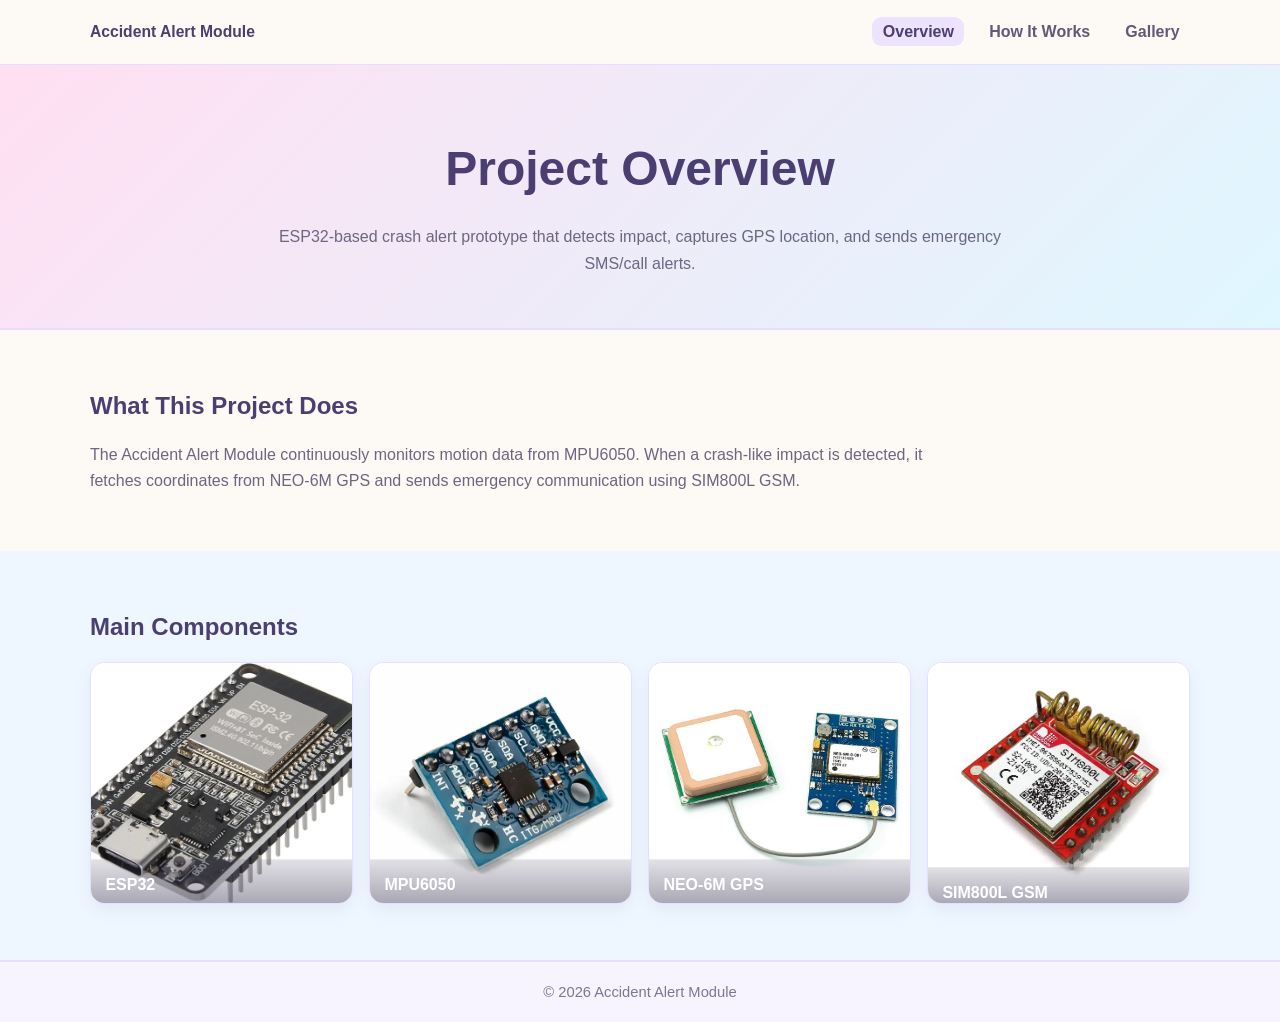
==== commit 53cfb654: "Place images with captions in overview, how-it-works, and gallery" ====
--- a/docs/index.html
+++ b/docs/index.html
@@ -24,8 +24,7 @@
     <div class="container">
       <h1>Project Overview</h1>
       <p class="subtitle">
-        ESP32-based crash alert prototype that detects impact, captures GPS location,
-        and sends emergency SMS/call alerts.
+        ESP32-based crash alert prototype that detects impact, captures GPS location, and sends emergency SMS/call alerts.
       </p>
     </div>
   </header>
@@ -45,31 +44,39 @@
     <section class="section alt">
       <div class="container">
         <h2>Main Components</h2>
-        <div class="grid">
-          <article class="card card-1">
-            <h3>ESP32</h3>
-            <p>Runs detection logic and controls sensor/GPS/GSM communication.</p>
-          </article>
-          <article class="card card-2">
-            <h3>MPU6050</h3>
-            <p>Captures acceleration and orientation to identify impact events.</p>
-          </article>
-          <article class="card card-3">
-            <h3>NEO-6M GPS</h3>
-            <p>Provides accident location coordinates in real time.</p>
-          </article>
-          <article class="card card-4">
-            <h3>SIM800L GSM</h3>
-            <p>Sends SMS and places emergency calls to predefined contacts.</p>
-          </article>
+        <div class="gallery-grid">
+          <figure class="overlay-card">
+            <img src="assets/images/esp32.jpg" alt="ESP32 module" />
+            <figcaption class="overlay-caption">
+              <h3>ESP32</h3>
+              <p>Main controller running impact detection, GPS parsing, and GSM trigger logic.</p>
+            </figcaption>
+          </figure>
+
+          <figure class="overlay-card">
+            <img src="assets/images/mpu6050.png" alt="MPU6050 sensor module" />
+            <figcaption class="overlay-caption">
+              <h3>MPU6050</h3>
+              <p>Captures acceleration and orientation data used for crash detection thresholds.</p>
+            </figcaption>
+          </figure>
+
+          <figure class="overlay-card">
+            <img src="assets/images/neo 6m gps.jpg" alt="NEO-6M GPS module" />
+            <figcaption class="overlay-caption">
+              <h3>NEO-6M GPS</h3>
+              <p>Provides precise location coordinates to include in emergency alerts.</p>
+            </figcaption>
+          </figure>
+
+          <figure class="overlay-card">
+            <img src="assets/images/SIM800L-GSM-Network-Module-5.png" alt="SIM800L GSM module" />
+            <figcaption class="overlay-caption">
+              <h3>SIM800L GSM</h3>
+              <p>Sends emergency SMS and places call notifications to contacts/services.</p>
+            </figcaption>
+          </figure>
         </div>
-      </div>
-    </section>
-
-    <section class="section">
-      <div class="container">
-        <h2>Minimal System Sketch</h2>
-        <pre class="ascii-diagram">[MPU6050] -> [ESP32 Logic] -> [GPS + GSM] -> [Emergency Alert]</pre>
       </div>
     </section>
   </main>
--- a/docs/styles.css
+++ b/docs/styles.css
@@ -28,7 +28,7 @@
 
 .container { width: min(1100px, 92%); margin: 0 auto; }
 
-/* Navbar */
+
 .site-nav {
   position: sticky; top: 0; z-index: 1000;
   background: rgba(253, 250, 246, 0.92);
@@ -58,7 +58,7 @@
   color: #4b3f72; border-radius: 0.55rem; padding: 0.35rem 0.6rem; cursor: pointer;
 }
 
-/* Hero */
+
 .hero {
   background: linear-gradient(135deg, var(--hero-start), var(--hero-end));
   padding: 5rem 0 4rem; text-align: center; border-bottom: 2px solid var(--border);
@@ -67,14 +67,14 @@
 .hero h1 { font-size: clamp(2rem, 5vw, 3rem); margin-bottom: 1rem; color: #4b3f72; }
 .subtitle { max-width: 760px; margin: 0 auto; color: var(--text-soft); }
 
-/* Sections */
+
 .section { padding: 3.5rem 0; background: var(--bg-main); }
 .section.alt { background: var(--bg-alt); }
 .section h2 { margin-bottom: 1rem; color: #4b3f72; }
 .section p { color: var(--text-soft); max-width: 860px; }
 .section-intro { margin-bottom: 1rem; }
 
-/* Cards */
+
 .grid {
   margin-top: 1.2rem;
   display: grid; grid-template-columns: repeat(auto-fit, minmax(220px, 1fr)); gap: 1rem;
@@ -88,7 +88,7 @@
 .card-3 { background: var(--card-3); }
 .card-4 { background: var(--card-4); }
 
-/* Flow diagram */
+
 .flow-diagram {
   margin-top: 1rem; display: grid; grid-template-columns: repeat(7, auto);
   gap: 0.6rem; align-items: center; overflow-x: auto; padding-bottom: 0.4rem;
@@ -100,7 +100,7 @@
 .flow-box span { display: block; margin-top: 0.2rem; font-weight: 500; font-size: 0.86rem; color: #6b6780; }
 .flow-arrow { font-size: 1.2rem; color: #8b74e8; font-weight: 900; }
 
-/* Steps */
+
 .steps { display: grid; gap: 0.9rem; margin-top: 1rem; }
 .step-card {
   background: #ffffffcc; border: 1.5px solid var(--border); border-radius: 0.9rem; padding: 1rem;
@@ -111,7 +111,7 @@
   display: grid; place-items: center; font-weight: 800;
 }
 
-/* Gallery */
+
 .gallery-grid {
   margin-top: 1rem;
   display: grid;
@@ -136,7 +136,7 @@
   font-size: 0.92rem;
 }
 
-/* Minimal sketch */
+
 .ascii-diagram {
   margin-top: 0.7rem;
   background: #fff;
@@ -147,7 +147,7 @@
   overflow-x: auto;
 }
 
-/* Footer */
+
 .footer {
   border-top: 2px solid var(--border);
   background: var(--bg-soft);
@@ -156,7 +156,7 @@
 }
 .footer p { color: #7b7694; font-size: 0.92rem; }
 
-/* Mobile */
+
 @media (max-width: 760px) {
   .nav-toggle { display: inline-block; }
   .nav-links {
@@ -166,4 +166,69 @@
     padding: 0.55rem; display: none; flex-direction: column; gap: 0.35rem;
   }
   .nav-links.show { display: flex; }
+}
+
+
+.gallery-grid {
+  margin-top: 1rem;
+  display: grid;
+  grid-template-columns: repeat(auto-fit, minmax(230px, 1fr));
+  gap: 1rem;
+}
+
+.overlay-card {
+  position: relative;
+  overflow: hidden;
+  border: 1.5px solid var(--border);
+  border-radius: 0.9rem;
+  background: #fff;
+  min-height: 220px;
+  box-shadow: 0 6px 16px rgba(92, 76, 140, 0.08);
+}
+
+.overlay-card img {
+  width: 100%;
+  height: 240px;
+  object-fit: cover;
+  display: block;
+  transition: transform 0.35s ease;
+}
+
+
+.overlay-caption {
+  position: absolute;
+  left: 0;
+  right: 0;
+  bottom: 0;
+  padding: 0.8rem 0.9rem;
+  color: #fff;
+  background: linear-gradient(to top, rgba(63, 58, 87, 0.92), rgba(63, 58, 87, 0.15));
+  transform: translateY(62%);
+  transition: transform 0.35s ease;
+}
+
+.overlay-caption h3 {
+  margin: 0 0 0.25rem;
+  font-size: 1rem;
+}
+
+.overlay-caption p {
+  margin: 0;
+  font-size: 0.88rem;
+  line-height: 1.4;
+  color: #f3f0ff;
+}
+
+
+.overlay-card:hover img {
+  transform: scale(1.05);
+}
+
+.overlay-card:hover .overlay-caption {
+  transform: translateY(0%);
+}
+
+
+.overlay-card:focus-within .overlay-caption {
+  transform: translateY(0%);
 }
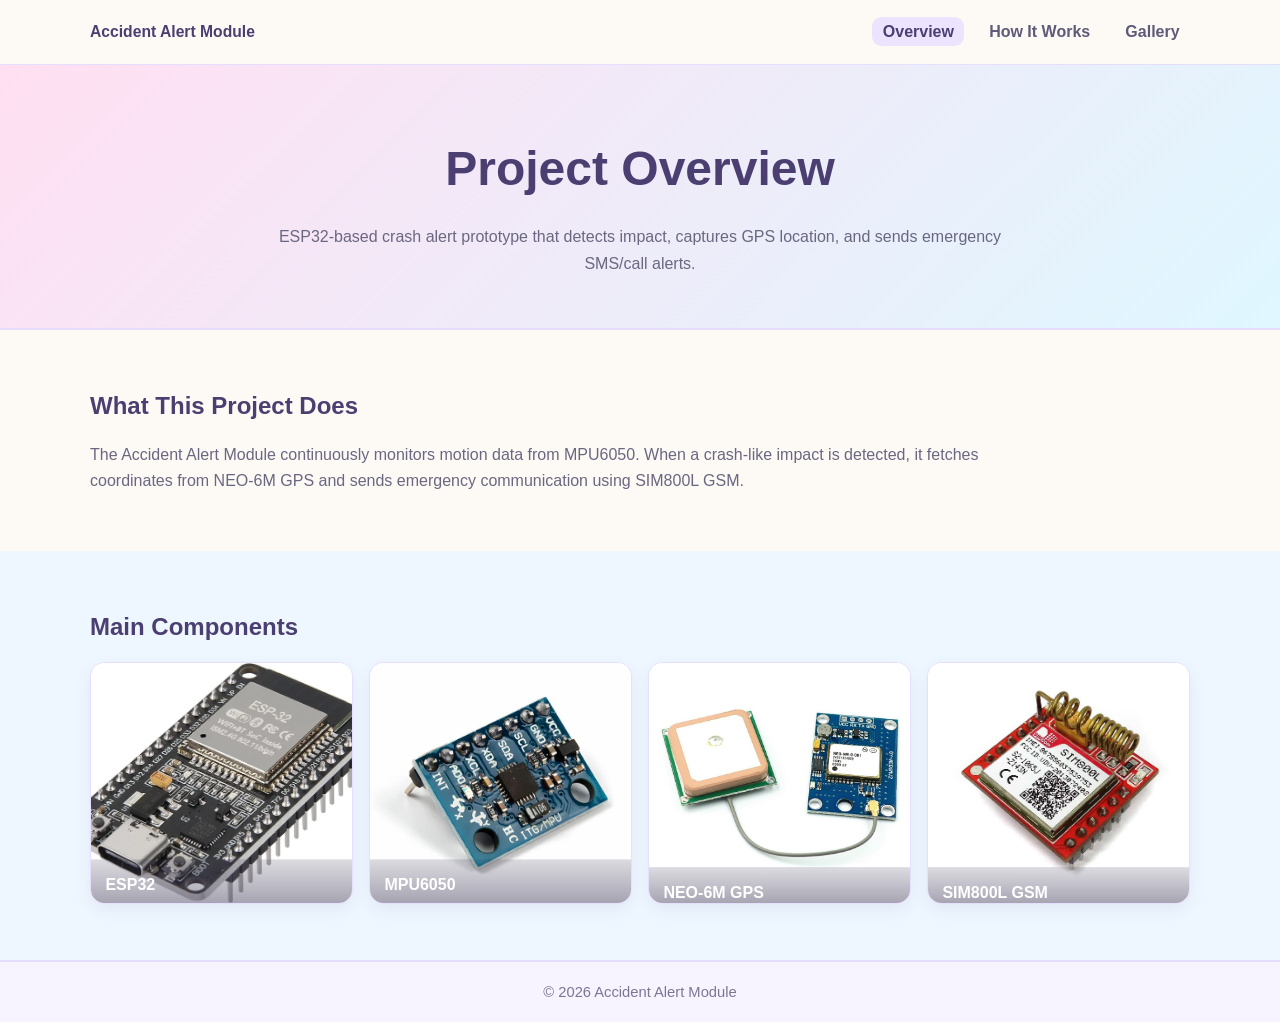
==== commit a23939c1: "add more detail , budget table, challenges etc" ====
--- a/docs/index.html
+++ b/docs/index.html
@@ -46,7 +46,9 @@
         <h2>Main Components</h2>
         <div class="gallery-grid">
           <figure class="overlay-card">
-            <img src="assets/images/esp32.jpg" alt="ESP32 module" />
+            <a href="assets/images/esp32.jpg" class="img-lightbox" data-caption="ESP32: Main controller running impact detection, GPS parsing, and GSM trigger logic.">
+              <img src="assets/images/esp32.jpg" alt="ESP32 module" />
+            </a>
             <figcaption class="overlay-caption">
               <h3>ESP32</h3>
               <p>Main controller running impact detection, GPS parsing, and GSM trigger logic.</p>
@@ -54,7 +56,9 @@
           </figure>
 
           <figure class="overlay-card">
-            <img src="assets/images/mpu6050.png" alt="MPU6050 sensor module" />
+            <a href="assets/images/mpu6050.png" class="img-lightbox" data-caption="MPU6050: Captures acceleration and orientation data used for crash detection thresholds.">
+              <img src="assets/images/mpu6050.png" alt="MPU6050 sensor module" />
+            </a>
             <figcaption class="overlay-caption">
               <h3>MPU6050</h3>
               <p>Captures acceleration and orientation data used for crash detection thresholds.</p>
@@ -62,15 +66,19 @@
           </figure>
 
           <figure class="overlay-card">
-            <img src="assets/images/neo 6m gps.jpg" alt="NEO-6M GPS module" />
+            <a href="assets/images/neo 6m gps.jpg" class="img-lightbox" data-caption="NEO-6M GPS: Provides precise location coordinates for emergency alerts.">
+              <img src="assets/images/neo 6m gps.jpg" alt="NEO-6M GPS module" />
+            </a>
             <figcaption class="overlay-caption">
               <h3>NEO-6M GPS</h3>
-              <p>Provides precise location coordinates to include in emergency alerts.</p>
+              <p>Provides precise location coordinates for emergency alerts.</p>
             </figcaption>
           </figure>
 
           <figure class="overlay-card">
-            <img src="assets/images/SIM800L-GSM-Network-Module-5.png" alt="SIM800L GSM module" />
+            <a href="assets/images/SIM800L-GSM-Network-Module-5.png" class="img-lightbox" data-caption="SIM800L GSM: Sends emergency SMS and places call notifications.">
+              <img src="assets/images/SIM800L-GSM-Network-Module-5.png" alt="SIM800L GSM module" />
+            </a>
             <figcaption class="overlay-caption">
               <h3>SIM800L GSM</h3>
               <p>Sends emergency SMS and places call notifications to contacts/services.</p>
@@ -87,15 +95,12 @@
     </div>
   </footer>
 
-  <script>
-    const navToggle = document.querySelector('.nav-toggle');
-    const navLinks = document.querySelector('.nav-links');
-    if (navToggle && navLinks) {
-      navToggle.addEventListener('click', () => {
-        const isOpen = navLinks.classList.toggle('show');
-        navToggle.setAttribute('aria-expanded', isOpen ? 'true' : 'false');
-      });
-    }
-  </script>
+  <div id="lightbox" class="lightbox" aria-hidden="true">
+    <button class="lightbox-close" aria-label="Close full image">✕</button>
+    <img class="lightbox-image" src="" alt="Expanded project image" />
+    <p class="lightbox-caption"></p>
+  </div>
+
+  <script src="assets/js/site.js"></script>
 </body>
 </html>
--- a/docs/styles.css
+++ b/docs/styles.css
@@ -8,11 +8,6 @@
   --text-soft: #6b6780;
   --accent: #a78bfa;
   --accent-hover: #8b74e8;
-  --accent-text: #ffffff;
-  --card-1: #ffe5ec;
-  --card-2: #fff1cc;
-  --card-3: #d9f7e8;
-  --card-4: #dbeafe;
   --border: #e6deff;
   --white: #ffffff;
 }
@@ -28,153 +23,83 @@
 
 .container { width: min(1100px, 92%); margin: 0 auto; }
 
-
+/* Navbar */
 .site-nav {
-  position: sticky; top: 0; z-index: 1000;
+  position: sticky;
+  top: 0;
+  z-index: 1000;
   background: rgba(253, 250, 246, 0.92);
   backdrop-filter: blur(6px);
   border-bottom: 1.5px solid var(--border);
 }
 .nav-wrap {
-  display: flex; align-items: center; justify-content: space-between;
-  min-height: 64px; gap: 1rem;
+  display: flex;
+  align-items: center;
+  justify-content: space-between;
+  min-height: 64px;
+  gap: 1rem;
 }
 .brand {
-  text-decoration: none; color: #4b3f72; font-weight: 800; font-size: 0.98rem;
+  text-decoration: none;
+  color: #4b3f72;
+  font-weight: 800;
+  font-size: 0.98rem;
 }
 .nav-links {
-  display: flex; align-items: center; gap: 0.9rem; list-style: none;
+  display: flex;
+  align-items: center;
+  gap: 0.9rem;
+  list-style: none;
 }
 .nav-links a {
-  text-decoration: none; color: #5f5a78; font-weight: 600;
-  padding: 0.38rem 0.65rem; border-radius: 0.6rem;
-}
-.nav-links a:hover,
-.nav-links a.active {
-  background: #ece3ff; color: #4b3f72;
+  text-decoration: none;
+  color: #5f5a78;
+  font-weight: 600;
+  padding: 0.38rem 0.65rem;
+  border-radius: 0.6rem;
+}
+.nav-links a:hover, .nav-links a.active {
+  background: #ece3ff;
+  color: #4b3f72;
 }
 .nav-toggle {
-  display: none; border: 1px solid var(--border); background: #fff;
-  color: #4b3f72; border-radius: 0.55rem; padding: 0.35rem 0.6rem; cursor: pointer;
-}
-
-
+  display: none;
+  border: 1px solid var(--border);
+  background: #fff;
+  color: #4b3f72;
+  border-radius: 0.55rem;
+  padding: 0.35rem 0.6rem;
+  cursor: pointer;
+}
+
+/* Hero */
 .hero {
   background: linear-gradient(135deg, var(--hero-start), var(--hero-end));
-  padding: 5rem 0 4rem; text-align: center; border-bottom: 2px solid var(--border);
+  padding: 5rem 0 4rem;
+  text-align: center;
+  border-bottom: 2px solid var(--border);
 }
 .small-hero { padding: 4rem 0 3.2rem; }
 .hero h1 { font-size: clamp(2rem, 5vw, 3rem); margin-bottom: 1rem; color: #4b3f72; }
 .subtitle { max-width: 760px; margin: 0 auto; color: var(--text-soft); }
 
-
+/* Sections */
 .section { padding: 3.5rem 0; background: var(--bg-main); }
 .section.alt { background: var(--bg-alt); }
 .section h2 { margin-bottom: 1rem; color: #4b3f72; }
-.section p { color: var(--text-soft); max-width: 860px; }
-.section-intro { margin-bottom: 1rem; }
-
-
-.grid {
-  margin-top: 1.2rem;
-  display: grid; grid-template-columns: repeat(auto-fit, minmax(220px, 1fr)); gap: 1rem;
-}
-.card {
-  border-radius: 1rem; padding: 1rem; border: 1.5px solid var(--border);
-  box-shadow: 0 6px 16px rgba(92, 76, 140, 0.08);
-}
-.card-1 { background: var(--card-1); }
-.card-2 { background: var(--card-2); }
-.card-3 { background: var(--card-3); }
-.card-4 { background: var(--card-4); }
-
-
-.flow-diagram {
-  margin-top: 1rem; display: grid; grid-template-columns: repeat(7, auto);
-  gap: 0.6rem; align-items: center; overflow-x: auto; padding-bottom: 0.4rem;
-}
-.flow-box {
-  min-width: 170px; background: #fff; border: 1.5px solid var(--border);
-  border-radius: 0.9rem; padding: 0.85rem 0.9rem; text-align: center; font-weight: 700;
-}
-.flow-box span { display: block; margin-top: 0.2rem; font-weight: 500; font-size: 0.86rem; color: #6b6780; }
-.flow-arrow { font-size: 1.2rem; color: #8b74e8; font-weight: 900; }
-
-
-.steps { display: grid; gap: 0.9rem; margin-top: 1rem; }
-.step-card {
-  background: #ffffffcc; border: 1.5px solid var(--border); border-radius: 0.9rem; padding: 1rem;
-  display: grid; grid-template-columns: 42px 1fr; gap: 0.85rem;
-}
-.step-number {
-  width: 42px; height: 42px; border-radius: 50%; background: #e9ddff; color: #5b43a8;
-  display: grid; place-items: center; font-weight: 800;
-}
-
-
+.section p { color: var(--text-soft); max-width: 900px; }
+.section-intro { margin-bottom: 1rem; color: var(--text-soft); }
+
+.text-block h3 { margin-top: 1rem; margin-bottom: 0.4rem; color: #4b3f72; }
+.text-block p { margin-bottom: 0.65rem; }
+
+/* Gallery + overlay expansion */
 .gallery-grid {
   margin-top: 1rem;
   display: grid;
   grid-template-columns: repeat(auto-fit, minmax(230px, 1fr));
   gap: 1rem;
 }
-.gallery-item {
-  background: #fff;
-  border: 1.5px solid var(--border);
-  border-radius: 0.9rem;
-  overflow: hidden;
-}
-.gallery-item img {
-  width: 100%;
-  height: 180px;
-  object-fit: cover;
-  display: block;
-}
-.gallery-item figcaption {
-  padding: 0.75rem 0.85rem;
-  color: #5f5a78;
-  font-size: 0.92rem;
-}
-
-
-.ascii-diagram {
-  margin-top: 0.7rem;
-  background: #fff;
-  border: 1.5px dashed #d8ccff;
-  border-radius: 0.7rem;
-  padding: 1rem;
-  color: #4b3f72;
-  overflow-x: auto;
-}
-
-
-.footer {
-  border-top: 2px solid var(--border);
-  background: var(--bg-soft);
-  padding: 1.1rem 0;
-  text-align: center;
-}
-.footer p { color: #7b7694; font-size: 0.92rem; }
-
-
-@media (max-width: 760px) {
-  .nav-toggle { display: inline-block; }
-  .nav-links {
-    position: absolute; right: 4%; top: 64px; width: min(230px, 92vw);
-    background: #fff; border: 1.5px solid var(--border); border-radius: 0.8rem;
-    box-shadow: 0 10px 22px rgba(92, 76, 140, 0.12);
-    padding: 0.55rem; display: none; flex-direction: column; gap: 0.35rem;
-  }
-  .nav-links.show { display: flex; }
-}
-
-
-.gallery-grid {
-  margin-top: 1rem;
-  display: grid;
-  grid-template-columns: repeat(auto-fit, minmax(230px, 1fr));
-  gap: 1rem;
-}
 
 .overlay-card {
   position: relative;
@@ -184,6 +109,11 @@
   background: #fff;
   min-height: 220px;
   box-shadow: 0 6px 16px rgba(92, 76, 140, 0.08);
+}
+
+.img-lightbox {
+  display: block;
+  cursor: zoom-in;
 }
 
 .overlay-card img {
@@ -193,7 +123,6 @@
   display: block;
   transition: transform 0.35s ease;
 }
-
 
 .overlay-caption {
   position: absolute;
@@ -202,33 +131,129 @@
   bottom: 0;
   padding: 0.8rem 0.9rem;
   color: #fff;
-  background: linear-gradient(to top, rgba(63, 58, 87, 0.92), rgba(63, 58, 87, 0.15));
+  background: linear-gradient(to top, rgba(63, 58, 87, 0.92), rgba(63, 58, 87, 0.18));
   transform: translateY(62%);
   transition: transform 0.35s ease;
 }
 
-.overlay-caption h3 {
-  margin: 0 0 0.25rem;
-  font-size: 1rem;
-}
-
-.overlay-caption p {
-  margin: 0;
-  font-size: 0.88rem;
-  line-height: 1.4;
-  color: #f3f0ff;
-}
-
-
-.overlay-card:hover img {
-  transform: scale(1.05);
-}
-
-.overlay-card:hover .overlay-caption {
-  transform: translateY(0%);
-}
-
-
-.overlay-card:focus-within .overlay-caption {
-  transform: translateY(0%);
+.overlay-caption h3 { margin: 0 0 0.25rem; font-size: 1rem; }
+.overlay-caption p { margin: 0; font-size: 0.88rem; line-height: 1.4; color: #f3f0ff; }
+
+.overlay-card:hover img { transform: scale(1.05); }
+.overlay-card:hover .overlay-caption { transform: translateY(0%); }
+.overlay-card:focus-within .overlay-caption { transform: translateY(0%); }
+
+/* Challenges */
+.challenge-list {
+  margin-left: 1.1rem;
+  color: #5f5a78;
+}
+.challenge-list li { margin-bottom: 0.45rem; }
+
+/* Budget table */
+.table-wrap {
+  margin-top: 1rem;
+  overflow-x: auto;
+}
+.budget-table {
+  width: 100%;
+  border-collapse: collapse;
+  background: #fff;
+  border: 1.5px solid var(--border);
+  border-radius: 0.8rem;
+  overflow: hidden;
+}
+.budget-table th,
+.budget-table td {
+  border: 1px solid #eadfff;
+  padding: 0.6rem 0.65rem;
+  text-align: left;
+  font-size: 0.93rem;
+}
+.budget-table thead th {
+  background: #f2eaff;
+  color: #4b3f72;
+}
+.budget-table tbody tr:nth-child(even) {
+  background: #fcf9ff;
+}
+.budget-table[contenteditable="true"] td:focus,
+.budget-table[contenteditable="true"] th:focus {
+  outline: 2px solid #b9a5ff;
+  background: #fff7dd;
+}
+
+/* Footer */
+.footer {
+  border-top: 2px solid var(--border);
+  background: var(--bg-soft);
+  padding: 1.1rem 0;
+  text-align: center;
+}
+.footer p { color: #7b7694; font-size: 0.92rem; }
+
+/* Lightbox */
+.lightbox {
+  position: fixed;
+  inset: 0;
+  background: rgba(25, 22, 38, 0.88);
+  display: none;
+  align-items: center;
+  justify-content: center;
+  z-index: 3000;
+  padding: 1rem;
+}
+.lightbox.open {
+  display: flex;
+  flex-direction: column;
+  gap: 0.7rem;
+}
+.lightbox-image {
+  max-width: min(96vw, 1400px);
+  max-height: 82vh;
+  width: auto;
+  height: auto;
+  border-radius: 0.6rem;
+  box-shadow: 0 10px 30px rgba(0,0,0,0.35);
+  background: #fff;
+}
+.lightbox-caption {
+  color: #f5f2ff;
+  text-align: center;
+  max-width: 900px;
+  font-size: 0.95rem;
+}
+.lightbox-close {
+  position: absolute;
+  top: 14px;
+  right: 16px;
+  border: none;
+  background: #ffffff;
+  color: #3f3a57;
+  font-size: 1.1rem;
+  width: 36px;
+  height: 36px;
+  border-radius: 50%;
+  cursor: pointer;
+  font-weight: 700;
+}
+
+/* Mobile */
+@media (max-width: 760px) {
+  .nav-toggle { display: inline-block; }
+  .nav-links {
+    position: absolute;
+    right: 4%;
+    top: 64px;
+    width: min(230px, 92vw);
+    background: #fff;
+    border: 1.5px solid var(--border);
+    border-radius: 0.8rem;
+    box-shadow: 0 10px 22px rgba(92, 76, 140, 0.12);
+    padding: 0.55rem;
+    display: none;
+    flex-direction: column;
+    gap: 0.35rem;
+  }
+  .nav-links.show { display: flex; }
 }
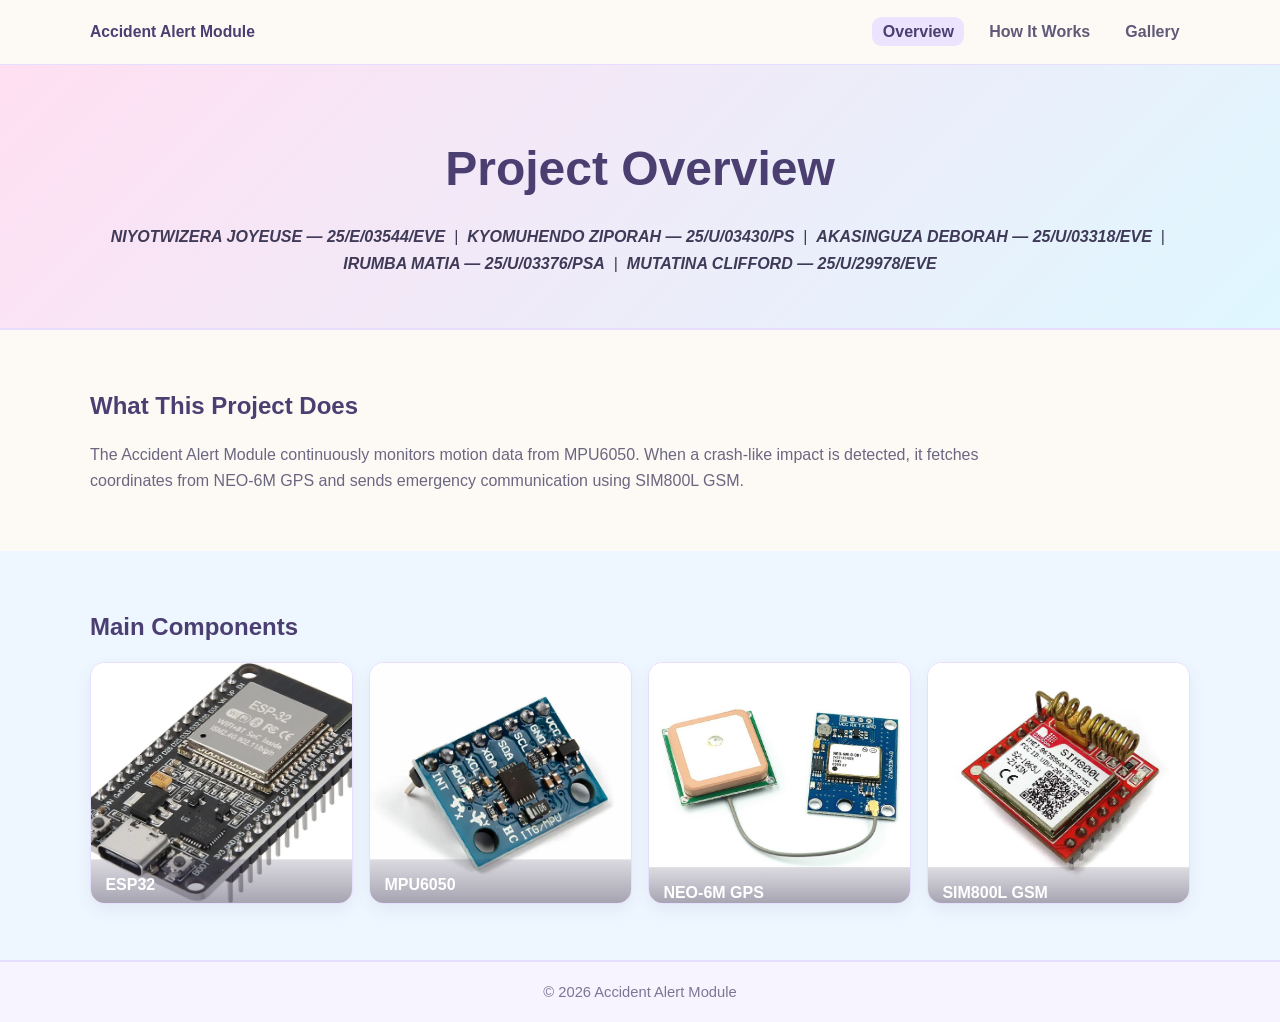
==== commit 71c6fb6b: "Add images and fix some paths" ====
--- a/docs/index.html
+++ b/docs/index.html
@@ -23,8 +23,14 @@
   <header class="hero small-hero">
     <div class="container">
       <h1>Project Overview</h1>
-      <p class="subtitle">
-        ESP32-based crash alert prototype that detects impact, captures GPS location, and sends emergency SMS/call alerts.
+
+      <!-- Names + Registration Numbers (bold + italic) -->
+      <p class="team-line">
+        <strong><em>NIYOTWIZERA JOYEUSE — 25/E/03544/EVE</em></strong> &nbsp;|&nbsp;
+        <strong><em>KYOMUHENDO ZIPORAH — 25/U/03430/PS</em></strong> &nbsp;|&nbsp;
+        <strong><em>AKASINGUZA DEBORAH — 25/U/03318/EVE</em></strong> &nbsp;|&nbsp;
+        <strong><em>IRUMBA MATIA — 25/U/03376/PSA</em></strong> &nbsp;|&nbsp;
+        <strong><em>MUTATINA CLIFFORD — 25/U/29978/EVE</em></strong>
       </p>
     </div>
   </header>
--- a/docs/styles.css
+++ b/docs/styles.css
@@ -23,7 +23,7 @@
 
 .container { width: min(1100px, 92%); margin: 0 auto; }
 
-/* Navbar */
+
 .site-nav {
   position: sticky;
   top: 0;
@@ -72,7 +72,7 @@
   cursor: pointer;
 }
 
-/* Hero */
+
 .hero {
   background: linear-gradient(135deg, var(--hero-start), var(--hero-end));
   padding: 5rem 0 4rem;
@@ -143,14 +143,14 @@
 .overlay-card:hover .overlay-caption { transform: translateY(0%); }
 .overlay-card:focus-within .overlay-caption { transform: translateY(0%); }
 
-/* Challenges */
+
 .challenge-list {
   margin-left: 1.1rem;
   color: #5f5a78;
 }
 .challenge-list li { margin-bottom: 0.45rem; }
 
-/* Budget table */
+
 .table-wrap {
   margin-top: 1rem;
   overflow-x: auto;
@@ -183,7 +183,7 @@
   background: #fff7dd;
 }
 
-/* Footer */
+
 .footer {
   border-top: 2px solid var(--border);
   background: var(--bg-soft);
@@ -192,7 +192,7 @@
 }
 .footer p { color: #7b7694; font-size: 0.92rem; }
 
-/* Lightbox */
+
 .lightbox {
   position: fixed;
   inset: 0;
@@ -238,7 +238,7 @@
   font-weight: 700;
 }
 
-/* Mobile */
+
 @media (max-width: 760px) {
   .nav-toggle { display: inline-block; }
   .nav-links {
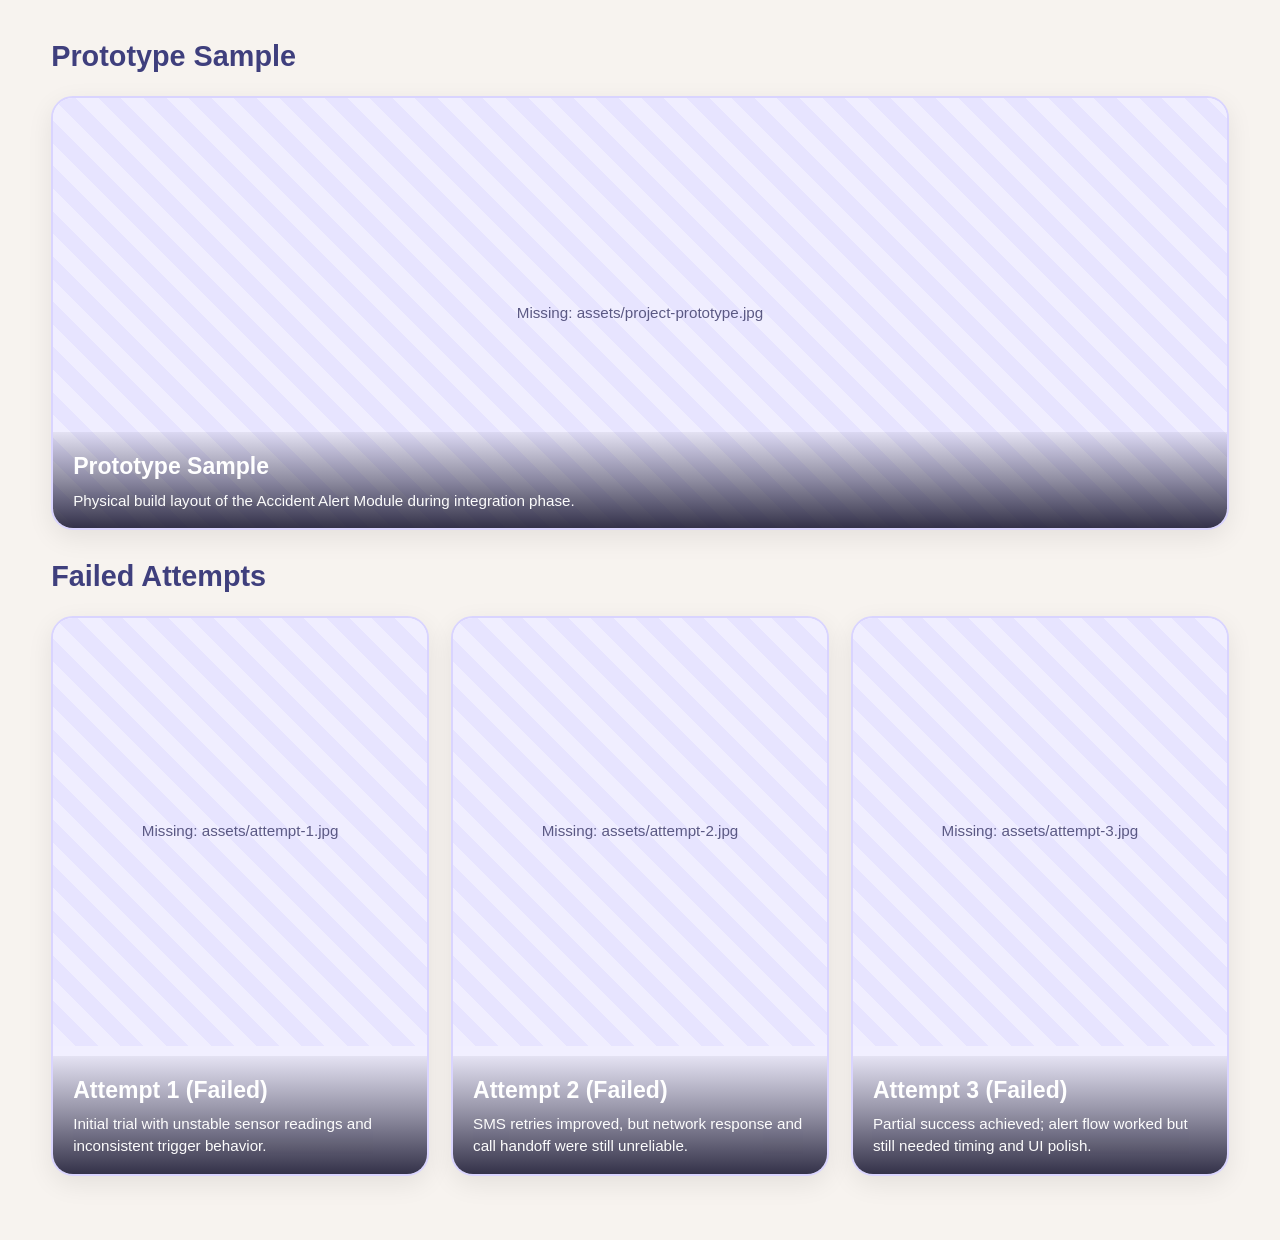
==== commit 54c6f2ba: "Update to index" ====
--- a/docs/index.html
+++ b/docs/index.html
@@ -3,110 +3,254 @@
 <head>
   <meta charset="UTF-8" />
   <meta name="viewport" content="width=device-width, initial-scale=1.0" />
-  <meta name="description" content="Overview of the ESP32-based Accident Alert Module prototype." />
-  <title>Overview | Accident Alert Module</title>
-  <link rel="stylesheet" href="styles.css" />
+  <title>Accident Alert Module – Project Showcase</title>
+  <style>
+    :root {
+      --bg: #f7f3ef;
+      --card-bg: #f1efff;
+      --text: #2f2f40;
+      --accent: #3f3f7d;
+      --border: #d9d4ff;
+      --radius: 22px;
+      --overlay: linear-gradient(
+        to top,
+        rgba(26, 24, 48, 0.88),
+        rgba(26, 24, 48, 0.45),
+        rgba(26, 24, 48, 0.06)
+      );
+
+      /* Key sizing */
+      --prototype-media-h: 430px; /* fixed area so 810x938 image does not create giant space */
+      --attempt-card-h: 560px;
+    }
+
+    * { box-sizing: border-box; }
+
+    body {
+      margin: 0;
+      font-family: "Segoe UI", Arial, sans-serif;
+      background: var(--bg);
+      color: var(--text);
+      line-height: 1.45;
+    }
+
+    .container {
+      width: min(1280px, 92vw);
+      margin: 36px auto 64px;
+    }
+
+    h2 {
+      margin: 0 0 18px;
+      font-size: clamp(1.8rem, 2.1vw, 2.5rem);
+      color: #3f3f7d;
+    }
+
+    .section { margin-top: 26px; }
+
+    .media-card {
+      position: relative;
+      border: 2px solid var(--border);
+      border-radius: var(--radius);
+      overflow: hidden;
+      background: var(--card-bg);
+      box-shadow: 0 8px 26px rgba(0, 0, 0, 0.08);
+    }
+
+    .media-wrap {
+      position: relative;
+      width: 100%;
+      background: #e9e5ff;
+      overflow: hidden;
+    }
+
+    .media-wrap img,
+    .media-wrap video {
+      width: 100%;
+      height: 100%;
+      display: block;
+    }
+
+    .caption {
+      position: absolute;
+      left: 0;
+      right: 0;
+      bottom: 0;
+      color: #fff;
+      padding: 18px 20px 16px;
+      background: var(--overlay);
+    }
+
+    .caption h3 {
+      margin: 0 0 6px;
+      font-size: clamp(1.25rem, 1.8vw, 1.8rem);
+      font-weight: 800;
+    }
+
+    .caption p {
+      margin: 0;
+      font-size: clamp(0.95rem, 1.05vw, 1.08rem);
+      opacity: 0.98;
+    }
+
+    /* ===== Prototype fix for 810x938 portrait image ===== */
+    .prototype-card .media-wrap {
+      height: var(--prototype-media-h);
+      min-height: 260px;
+      background: #ece9ff;
+    }
+
+    .prototype-card .media-wrap img {
+      object-fit: contain;       /* show full 810x938 image without crop */
+      object-position: center;
+      padding: 10px;             /* small breathing space inside frame */
+    }
+
+    /* ===== Attempts ===== */
+    .attempt-grid {
+      display: grid;
+      grid-template-columns: repeat(3, minmax(0, 1fr));
+      gap: 22px;
+      align-items: stretch;
+    }
+
+    .attempt-card {
+      height: var(--attempt-card-h);
+      display: flex;
+      flex-direction: column;
+    }
+
+    .attempt-card .media-wrap {
+      height: calc(var(--attempt-card-h) - 132px);
+      background: #e7e4fb;
+    }
+
+    .attempt-card .media-wrap img {
+      object-fit: cover;         /* fills each attempt card nicely */
+      object-position: center;
+    }
+
+    /* Placeholder if image missing */
+    .placeholder {
+      width: 100%;
+      height: 100%;
+      display: grid;
+      place-items: center;
+      text-align: center;
+      color: #5b5984;
+      font-size: 0.95rem;
+      padding: 14px;
+      background: repeating-linear-gradient(
+        45deg,
+        #f0eeff,
+        #f0eeff 16px,
+        #e7e4ff 16px,
+        #e7e4ff 32px
+      );
+    }
+
+    /* Responsive */
+    @media (max-width: 1100px) {
+      .attempt-grid {
+        grid-template-columns: repeat(2, minmax(0, 1fr));
+      }
+    }
+
+    @media (max-width: 760px) {
+      :root {
+        --prototype-media-h: 320px;
+      }
+
+      .attempt-grid {
+        grid-template-columns: 1fr;
+      }
+
+      .attempt-card {
+        height: auto;
+      }
+
+      .attempt-card .media-wrap {
+        height: 300px;
+      }
+    }
+  </style>
 </head>
 <body>
-  <nav class="site-nav">
-    <div class="container nav-wrap">
-      <a href="index.html" class="brand">Accident Alert Module</a>
-      <button class="nav-toggle" aria-label="Toggle navigation" aria-expanded="false">☰</button>
-      <ul class="nav-links">
-        <li><a href="index.html" class="active">Overview</a></li>
-        <li><a href="how-it-works.html">How It Works</a></li>
-        <li><a href="gallery.html">Gallery</a></li>
-      </ul>
-    </div>
-  </nav>
-
-  <header class="hero small-hero">
-    <div class="container">
-      <h1>Project Overview</h1>
-
-      <!-- Names + Registration Numbers (bold + italic) -->
-      <p class="team-line">
-        <strong><em>NIYOTWIZERA JOYEUSE — 25/E/03544/EVE</em></strong> &nbsp;|&nbsp;
-        <strong><em>KYOMUHENDO ZIPORAH — 25/U/03430/PS</em></strong> &nbsp;|&nbsp;
-        <strong><em>AKASINGUZA DEBORAH — 25/U/03318/EVE</em></strong> &nbsp;|&nbsp;
-        <strong><em>IRUMBA MATIA — 25/U/03376/PSA</em></strong> &nbsp;|&nbsp;
-        <strong><em>MUTATINA CLIFFORD — 25/U/29978/EVE</em></strong>
-      </p>
-    </div>
-  </header>
-
-  <main>
+  <main class="container">
+
+    <!-- Prototype Sample -->
     <section class="section">
-      <div class="container">
-        <h2>What This Project Does</h2>
-        <p>
-          The Accident Alert Module continuously monitors motion data from MPU6050.
-          When a crash-like impact is detected, it fetches coordinates from NEO-6M GPS
-          and sends emergency communication using SIM800L GSM.
-        </p>
+      <h2>Prototype Sample</h2>
+      <article class="media-card prototype-card">
+        <div class="media-wrap">
+          <img
+            src="assets/project-prototype.jpg"
+            alt="Project prototype sample (810x938)"
+            width="810"
+            height="938"
+            loading="lazy"
+            onerror="this.style.display='none'; this.parentElement.insertAdjacentHTML('beforeend', '<div class=&quot;placeholder&quot;>Missing: assets/project-prototype.jpg</div>');"
+          />
+        </div>
+        <div class="caption">
+          <h3>Prototype Sample</h3>
+          <p>Physical build layout of the Accident Alert Module during integration phase.</p>
+        </div>
+      </article>
+    </section>
+
+    <!-- Failed Attempts -->
+    <section class="section">
+      <h2>Failed Attempts</h2>
+      <div class="attempt-grid">
+
+        <article class="media-card attempt-card">
+          <div class="media-wrap">
+            <img
+              src="assets/attempt-1.jpg"
+              alt="Attempt 1 output screenshot"
+              loading="lazy"
+              onerror="this.style.display='none'; this.parentElement.insertAdjacentHTML('beforeend', '<div class=&quot;placeholder&quot;>Missing: assets/attempt-1.jpg</div>');"
+            />
+          </div>
+          <div class="caption">
+            <h3>Attempt 1 (Failed)</h3>
+            <p>Initial trial with unstable sensor readings and inconsistent trigger behavior.</p>
+          </div>
+        </article>
+
+        <article class="media-card attempt-card">
+          <div class="media-wrap">
+            <img
+              src="assets/attempt-2.jpg"
+              alt="Attempt 2 output screenshot"
+              loading="lazy"
+              onerror="this.style.display='none'; this.parentElement.insertAdjacentHTML('beforeend', '<div class=&quot;placeholder&quot;>Missing: assets/attempt-2.jpg</div>');"
+            />
+          </div>
+          <div class="caption">
+            <h3>Attempt 2 (Failed)</h3>
+            <p>SMS retries improved, but network response and call handoff were still unreliable.</p>
+          </div>
+        </article>
+
+        <article class="media-card attempt-card">
+          <div class="media-wrap">
+            <img
+              src="assets/attempt-3.jpg"
+              alt="Attempt 3 output screenshot"
+              loading="lazy"
+              onerror="this.style.display='none'; this.parentElement.insertAdjacentHTML('beforeend', '<div class=&quot;placeholder&quot;>Missing: assets/attempt-3.jpg</div>');"
+            />
+          </div>
+          <div class="caption">
+            <h3>Attempt 3 (Failed)</h3>
+            <p>Partial success achieved; alert flow worked but still needed timing and UI polish.</p>
+          </div>
+        </article>
+
       </div>
     </section>
 
-    <section class="section alt">
-      <div class="container">
-        <h2>Main Components</h2>
-        <div class="gallery-grid">
-          <figure class="overlay-card">
-            <a href="assets/images/esp32.jpg" class="img-lightbox" data-caption="ESP32: Main controller running impact detection, GPS parsing, and GSM trigger logic.">
-              <img src="assets/images/esp32.jpg" alt="ESP32 module" />
-            </a>
-            <figcaption class="overlay-caption">
-              <h3>ESP32</h3>
-              <p>Main controller running impact detection, GPS parsing, and GSM trigger logic.</p>
-            </figcaption>
-          </figure>
-
-          <figure class="overlay-card">
-            <a href="assets/images/mpu6050.png" class="img-lightbox" data-caption="MPU6050: Captures acceleration and orientation data used for crash detection thresholds.">
-              <img src="assets/images/mpu6050.png" alt="MPU6050 sensor module" />
-            </a>
-            <figcaption class="overlay-caption">
-              <h3>MPU6050</h3>
-              <p>Captures acceleration and orientation data used for crash detection thresholds.</p>
-            </figcaption>
-          </figure>
-
-          <figure class="overlay-card">
-            <a href="assets/images/neo 6m gps.jpg" class="img-lightbox" data-caption="NEO-6M GPS: Provides precise location coordinates for emergency alerts.">
-              <img src="assets/images/neo 6m gps.jpg" alt="NEO-6M GPS module" />
-            </a>
-            <figcaption class="overlay-caption">
-              <h3>NEO-6M GPS</h3>
-              <p>Provides precise location coordinates for emergency alerts.</p>
-            </figcaption>
-          </figure>
-
-          <figure class="overlay-card">
-            <a href="assets/images/SIM800L-GSM-Network-Module-5.png" class="img-lightbox" data-caption="SIM800L GSM: Sends emergency SMS and places call notifications.">
-              <img src="assets/images/SIM800L-GSM-Network-Module-5.png" alt="SIM800L GSM module" />
-            </a>
-            <figcaption class="overlay-caption">
-              <h3>SIM800L GSM</h3>
-              <p>Sends emergency SMS and places call notifications to contacts/services.</p>
-            </figcaption>
-          </figure>
-        </div>
-      </div>
-    </section>
   </main>
-
-  <footer class="footer">
-    <div class="container">
-      <p>© 2026 Accident Alert Module</p>
-    </div>
-  </footer>
-
-  <div id="lightbox" class="lightbox" aria-hidden="true">
-    <button class="lightbox-close" aria-label="Close full image">✕</button>
-    <img class="lightbox-image" src="" alt="Expanded project image" />
-    <p class="lightbox-caption"></p>
-  </div>
-
-  <script src="assets/js/site.js"></script>
 </body>
 </html>
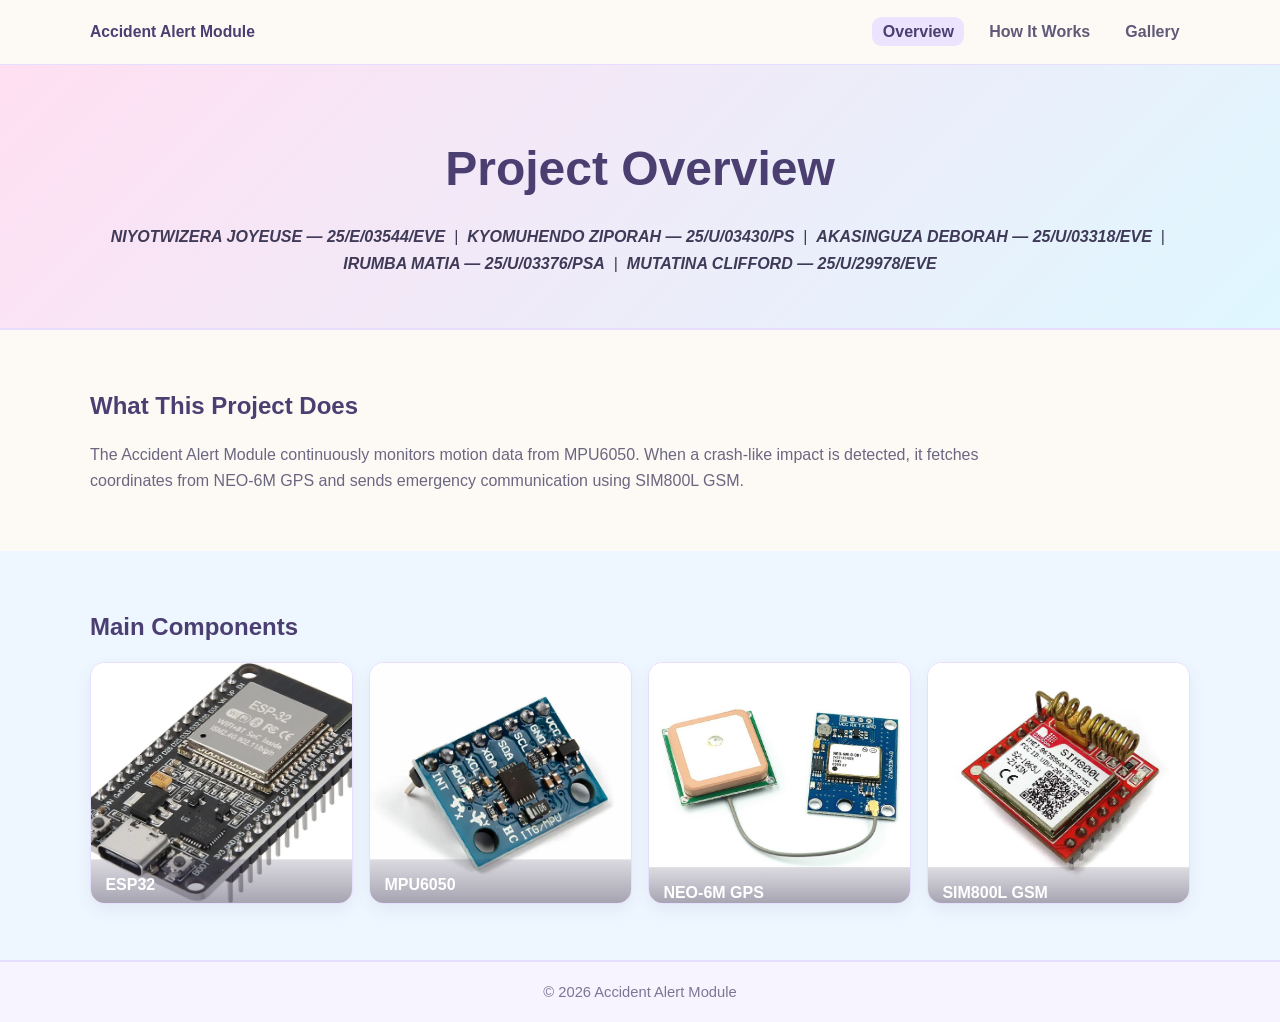
==== commit 42d2b4a9: "Update to index and gallery_2" ====
--- a/docs/index.html
+++ b/docs/index.html
@@ -3,254 +3,110 @@
 <head>
   <meta charset="UTF-8" />
   <meta name="viewport" content="width=device-width, initial-scale=1.0" />
-  <title>Accident Alert Module – Project Showcase</title>
-  <style>
-    :root {
-      --bg: #f7f3ef;
-      --card-bg: #f1efff;
-      --text: #2f2f40;
-      --accent: #3f3f7d;
-      --border: #d9d4ff;
-      --radius: 22px;
-      --overlay: linear-gradient(
-        to top,
-        rgba(26, 24, 48, 0.88),
-        rgba(26, 24, 48, 0.45),
-        rgba(26, 24, 48, 0.06)
-      );
-
-      /* Key sizing */
-      --prototype-media-h: 430px; /* fixed area so 810x938 image does not create giant space */
-      --attempt-card-h: 560px;
-    }
-
-    * { box-sizing: border-box; }
-
-    body {
-      margin: 0;
-      font-family: "Segoe UI", Arial, sans-serif;
-      background: var(--bg);
-      color: var(--text);
-      line-height: 1.45;
-    }
-
-    .container {
-      width: min(1280px, 92vw);
-      margin: 36px auto 64px;
-    }
-
-    h2 {
-      margin: 0 0 18px;
-      font-size: clamp(1.8rem, 2.1vw, 2.5rem);
-      color: #3f3f7d;
-    }
-
-    .section { margin-top: 26px; }
-
-    .media-card {
-      position: relative;
-      border: 2px solid var(--border);
-      border-radius: var(--radius);
-      overflow: hidden;
-      background: var(--card-bg);
-      box-shadow: 0 8px 26px rgba(0, 0, 0, 0.08);
-    }
-
-    .media-wrap {
-      position: relative;
-      width: 100%;
-      background: #e9e5ff;
-      overflow: hidden;
-    }
-
-    .media-wrap img,
-    .media-wrap video {
-      width: 100%;
-      height: 100%;
-      display: block;
-    }
-
-    .caption {
-      position: absolute;
-      left: 0;
-      right: 0;
-      bottom: 0;
-      color: #fff;
-      padding: 18px 20px 16px;
-      background: var(--overlay);
-    }
-
-    .caption h3 {
-      margin: 0 0 6px;
-      font-size: clamp(1.25rem, 1.8vw, 1.8rem);
-      font-weight: 800;
-    }
-
-    .caption p {
-      margin: 0;
-      font-size: clamp(0.95rem, 1.05vw, 1.08rem);
-      opacity: 0.98;
-    }
-
-    /* ===== Prototype fix for 810x938 portrait image ===== */
-    .prototype-card .media-wrap {
-      height: var(--prototype-media-h);
-      min-height: 260px;
-      background: #ece9ff;
-    }
-
-    .prototype-card .media-wrap img {
-      object-fit: contain;       /* show full 810x938 image without crop */
-      object-position: center;
-      padding: 10px;             /* small breathing space inside frame */
-    }
-
-    /* ===== Attempts ===== */
-    .attempt-grid {
-      display: grid;
-      grid-template-columns: repeat(3, minmax(0, 1fr));
-      gap: 22px;
-      align-items: stretch;
-    }
-
-    .attempt-card {
-      height: var(--attempt-card-h);
-      display: flex;
-      flex-direction: column;
-    }
-
-    .attempt-card .media-wrap {
-      height: calc(var(--attempt-card-h) - 132px);
-      background: #e7e4fb;
-    }
-
-    .attempt-card .media-wrap img {
-      object-fit: cover;         /* fills each attempt card nicely */
-      object-position: center;
-    }
-
-    /* Placeholder if image missing */
-    .placeholder {
-      width: 100%;
-      height: 100%;
-      display: grid;
-      place-items: center;
-      text-align: center;
-      color: #5b5984;
-      font-size: 0.95rem;
-      padding: 14px;
-      background: repeating-linear-gradient(
-        45deg,
-        #f0eeff,
-        #f0eeff 16px,
-        #e7e4ff 16px,
-        #e7e4ff 32px
-      );
-    }
-
-    /* Responsive */
-    @media (max-width: 1100px) {
-      .attempt-grid {
-        grid-template-columns: repeat(2, minmax(0, 1fr));
-      }
-    }
-
-    @media (max-width: 760px) {
-      :root {
-        --prototype-media-h: 320px;
-      }
-
-      .attempt-grid {
-        grid-template-columns: 1fr;
-      }
-
-      .attempt-card {
-        height: auto;
-      }
-
-      .attempt-card .media-wrap {
-        height: 300px;
-      }
-    }
-  </style>
+  <meta name="description" content="Overview of the ESP32-based Accident Alert Module prototype." />
+  <title>Overview | Accident Alert Module</title>
+  <link rel="stylesheet" href="styles.css" />
 </head>
 <body>
-  <main class="container">
+  <nav class="site-nav">
+    <div class="container nav-wrap">
+      <a href="index.html" class="brand">Accident Alert Module</a>
+      <button class="nav-toggle" aria-label="Toggle navigation" aria-expanded="false">☰</button>
+      <ul class="nav-links">
+        <li><a href="index.html" class="active">Overview</a></li>
+        <li><a href="how-it-works.html">How It Works</a></li>
+        <li><a href="gallery.html">Gallery</a></li>
+      </ul>
+    </div>
+  </nav>
 
-    <!-- Prototype Sample -->
+  <header class="hero small-hero">
+    <div class="container">
+      <h1>Project Overview</h1>
+
+      <!-- Names + Registration Numbers (bold + italic) -->
+      <p class="team-line">
+        <strong><em>NIYOTWIZERA JOYEUSE — 25/E/03544/EVE</em></strong> &nbsp;|&nbsp;
+        <strong><em>KYOMUHENDO ZIPORAH — 25/U/03430/PS</em></strong> &nbsp;|&nbsp;
+        <strong><em>AKASINGUZA DEBORAH — 25/U/03318/EVE</em></strong> &nbsp;|&nbsp;
+        <strong><em>IRUMBA MATIA — 25/U/03376/PSA</em></strong> &nbsp;|&nbsp;
+        <strong><em>MUTATINA CLIFFORD — 25/U/29978/EVE</em></strong>
+      </p>
+    </div>
+  </header>
+
+  <main>
     <section class="section">
-      <h2>Prototype Sample</h2>
-      <article class="media-card prototype-card">
-        <div class="media-wrap">
-          <img
-            src="assets/project-prototype.jpg"
-            alt="Project prototype sample (810x938)"
-            width="810"
-            height="938"
-            loading="lazy"
-            onerror="this.style.display='none'; this.parentElement.insertAdjacentHTML('beforeend', '<div class=&quot;placeholder&quot;>Missing: assets/project-prototype.jpg</div>');"
-          />
-        </div>
-        <div class="caption">
-          <h3>Prototype Sample</h3>
-          <p>Physical build layout of the Accident Alert Module during integration phase.</p>
-        </div>
-      </article>
-    </section>
-
-    <!-- Failed Attempts -->
-    <section class="section">
-      <h2>Failed Attempts</h2>
-      <div class="attempt-grid">
-
-        <article class="media-card attempt-card">
-          <div class="media-wrap">
-            <img
-              src="assets/attempt-1.jpg"
-              alt="Attempt 1 output screenshot"
-              loading="lazy"
-              onerror="this.style.display='none'; this.parentElement.insertAdjacentHTML('beforeend', '<div class=&quot;placeholder&quot;>Missing: assets/attempt-1.jpg</div>');"
-            />
-          </div>
-          <div class="caption">
-            <h3>Attempt 1 (Failed)</h3>
-            <p>Initial trial with unstable sensor readings and inconsistent trigger behavior.</p>
-          </div>
-        </article>
-
-        <article class="media-card attempt-card">
-          <div class="media-wrap">
-            <img
-              src="assets/attempt-2.jpg"
-              alt="Attempt 2 output screenshot"
-              loading="lazy"
-              onerror="this.style.display='none'; this.parentElement.insertAdjacentHTML('beforeend', '<div class=&quot;placeholder&quot;>Missing: assets/attempt-2.jpg</div>');"
-            />
-          </div>
-          <div class="caption">
-            <h3>Attempt 2 (Failed)</h3>
-            <p>SMS retries improved, but network response and call handoff were still unreliable.</p>
-          </div>
-        </article>
-
-        <article class="media-card attempt-card">
-          <div class="media-wrap">
-            <img
-              src="assets/attempt-3.jpg"
-              alt="Attempt 3 output screenshot"
-              loading="lazy"
-              onerror="this.style.display='none'; this.parentElement.insertAdjacentHTML('beforeend', '<div class=&quot;placeholder&quot;>Missing: assets/attempt-3.jpg</div>');"
-            />
-          </div>
-          <div class="caption">
-            <h3>Attempt 3 (Failed)</h3>
-            <p>Partial success achieved; alert flow worked but still needed timing and UI polish.</p>
-          </div>
-        </article>
-
+      <div class="container">
+        <h2>What This Project Does</h2>
+        <p>
+          The Accident Alert Module continuously monitors motion data from MPU6050.
+          When a crash-like impact is detected, it fetches coordinates from NEO-6M GPS
+          and sends emergency communication using SIM800L GSM.
+        </p>
       </div>
     </section>
 
+    <section class="section alt">
+      <div class="container">
+        <h2>Main Components</h2>
+        <div class="gallery-grid">
+          <figure class="overlay-card">
+            <a href="assets/images/esp32.jpg" class="img-lightbox" data-caption="ESP32: Main controller running impact detection, GPS parsing, and GSM trigger logic.">
+              <img src="assets/images/esp32.jpg" alt="ESP32 module" />
+            </a>
+            <figcaption class="overlay-caption">
+              <h3>ESP32</h3>
+              <p>Main controller running impact detection, GPS parsing, and GSM trigger logic.</p>
+            </figcaption>
+          </figure>
+
+          <figure class="overlay-card">
+            <a href="assets/images/mpu6050.png" class="img-lightbox" data-caption="MPU6050: Captures acceleration and orientation data used for crash detection thresholds.">
+              <img src="assets/images/mpu6050.png" alt="MPU6050 sensor module" />
+            </a>
+            <figcaption class="overlay-caption">
+              <h3>MPU6050</h3>
+              <p>Captures acceleration and orientation data used for crash detection thresholds.</p>
+            </figcaption>
+          </figure>
+
+          <figure class="overlay-card">
+            <a href="assets/images/neo 6m gps.jpg" class="img-lightbox" data-caption="NEO-6M GPS: Provides precise location coordinates for emergency alerts.">
+              <img src="assets/images/neo 6m gps.jpg" alt="NEO-6M GPS module" />
+            </a>
+            <figcaption class="overlay-caption">
+              <h3>NEO-6M GPS</h3>
+              <p>Provides precise location coordinates for emergency alerts.</p>
+            </figcaption>
+          </figure>
+
+          <figure class="overlay-card">
+            <a href="assets/images/SIM800L-GSM-Network-Module-5.png" class="img-lightbox" data-caption="SIM800L GSM: Sends emergency SMS and places call notifications.">
+              <img src="assets/images/SIM800L-GSM-Network-Module-5.png" alt="SIM800L GSM module" />
+            </a>
+            <figcaption class="overlay-caption">
+              <h3>SIM800L GSM</h3>
+              <p>Sends emergency SMS and places call notifications to contacts/services.</p>
+            </figcaption>
+          </figure>
+        </div>
+      </div>
+    </section>
   </main>
+
+  <footer class="footer">
+    <div class="container">
+      <p>© 2026 Accident Alert Module</p>
+    </div>
+  </footer>
+
+  <div id="lightbox" class="lightbox" aria-hidden="true">
+    <button class="lightbox-close" aria-label="Close full image">✕</button>
+    <img class="lightbox-image" src="" alt="Expanded project image" />
+    <p class="lightbox-caption"></p>
+  </div>
+
+  <script src="assets/js/site.js"></script>
 </body>
 </html>
--- a/docs/styles.css
+++ b/docs/styles.css
@@ -0,0 +1,272 @@
+:root {
+  --bg-main: #fdfaf6;
+  --bg-soft: #f7f4ff;
+  --bg-alt: #eef7ff;
+  --hero-start: #ffdff2;
+  --hero-end: #dff7ff;
+  --text-main: #3f3a57;
+  --text-soft: #6b6780;
+  --accent: #a78bfa;
+  --accent-hover: #8b74e8;
+  --border: #e6deff;
+  --white: #ffffff;
+}
+
+* { margin: 0; padding: 0; box-sizing: border-box; }
+
+html, body {
+  font-family: "Segoe UI", Roboto, Arial, sans-serif;
+  background: var(--bg-main);
+  color: var(--text-main);
+  line-height: 1.65;
+}
+
+.container { width: min(1100px, 92%); margin: 0 auto; }
+
+
+.site-nav {
+  position: sticky;
+  top: 0;
+  z-index: 1000;
+  background: rgba(253, 250, 246, 0.92);
+  backdrop-filter: blur(6px);
+  border-bottom: 1.5px solid var(--border);
+}
+.nav-wrap {
+  display: flex;
+  align-items: center;
+  justify-content: space-between;
+  min-height: 64px;
+  gap: 1rem;
+}
+.brand {
+  text-decoration: none;
+  color: #4b3f72;
+  font-weight: 800;
+  font-size: 0.98rem;
+}
+.nav-links {
+  display: flex;
+  align-items: center;
+  gap: 0.9rem;
+  list-style: none;
+}
+.nav-links a {
+  text-decoration: none;
+  color: #5f5a78;
+  font-weight: 600;
+  padding: 0.38rem 0.65rem;
+  border-radius: 0.6rem;
+}
+.nav-links a:hover, .nav-links a.active {
+  background: #ece3ff;
+  color: #4b3f72;
+}
+.nav-toggle {
+  display: none;
+  border: 1px solid var(--border);
+  background: #fff;
+  color: #4b3f72;
+  border-radius: 0.55rem;
+  padding: 0.35rem 0.6rem;
+  cursor: pointer;
+}
+
+
+.hero {
+  background: linear-gradient(135deg, var(--hero-start), var(--hero-end));
+  padding: 5rem 0 4rem;
+  text-align: center;
+  border-bottom: 2px solid var(--border);
+}
+.small-hero { padding: 4rem 0 3.2rem; }
+.hero h1 { font-size: clamp(2rem, 5vw, 3rem); margin-bottom: 1rem; color: #4b3f72; }
+.subtitle { max-width: 760px; margin: 0 auto; color: var(--text-soft); }
+
+/* Sections */
+.section { padding: 3.5rem 0; background: var(--bg-main); }
+.section.alt { background: var(--bg-alt); }
+.section h2 { margin-bottom: 1rem; color: #4b3f72; }
+.section p { color: var(--text-soft); max-width: 900px; }
+.section-intro { margin-bottom: 1rem; color: var(--text-soft); }
+
+.text-block h3 { margin-top: 1rem; margin-bottom: 0.4rem; color: #4b3f72; }
+.text-block p { margin-bottom: 0.65rem; }
+
+/* Gallery + overlay expansion */
+.gallery-grid {
+  margin-top: 1rem;
+  display: grid;
+  grid-template-columns: repeat(auto-fit, minmax(230px, 1fr));
+  gap: 1rem;
+}
+
+.overlay-card {
+  position: relative;
+  overflow: hidden;
+  border: 1.5px solid var(--border);
+  border-radius: 0.9rem;
+  background: #fff;
+  min-height: 220px;
+  box-shadow: 0 6px 16px rgba(92, 76, 140, 0.08);
+}
+
+.img-lightbox {
+  display: block;
+  cursor: zoom-in;
+}
+
+.overlay-card img {
+  width: 100%;
+  height: 240px;
+  object-fit: cover;
+  display: block;
+  transition: transform 0.35s ease;
+}
+
+.overlay-card.full-fit img {
+  height: 420px;          /* larger viewport area */
+  object-fit: contain;    /* show whole image, no crop */
+  background: #f5f2ff;    /* soft backdrop for empty sides */
+  padding: 0.35rem;
+}
+
+.overlay-caption {
+  position: absolute;
+  left: 0;
+  right: 0;
+  bottom: 0;
+  padding: 0.8rem 0.9rem;
+  color: #fff;
+  background: linear-gradient(to top, rgba(63, 58, 87, 0.92), rgba(63, 58, 87, 0.18));
+  transform: translateY(62%);
+  transition: transform 0.35s ease;
+}
+
+.overlay-caption h3 { margin: 0 0 0.25rem; font-size: 1rem; }
+.overlay-caption p { margin: 0; font-size: 0.88rem; line-height: 1.4; color: #f3f0ff; }
+
+.overlay-card:hover img { transform: scale(1.05); }
+.overlay-card:hover .overlay-caption { transform: translateY(0%); }
+.overlay-card:focus-within .overlay-caption { transform: translateY(0%); }
+
+
+.challenge-list {
+  margin-left: 1.1rem;
+  color: #5f5a78;
+}
+.challenge-list li { margin-bottom: 0.45rem; }
+
+
+.table-wrap {
+  margin-top: 1rem;
+  overflow-x: auto;
+}
+.budget-table {
+  width: 100%;
+  border-collapse: collapse;
+  background: #fff;
+  border: 1.5px solid var(--border);
+  border-radius: 0.8rem;
+  overflow: hidden;
+}
+.budget-table th,
+.budget-table td {
+  border: 1px solid #eadfff;
+  padding: 0.6rem 0.65rem;
+  text-align: left;
+  font-size: 0.93rem;
+}
+.budget-table thead th {
+  background: #f2eaff;
+  color: #4b3f72;
+}
+.budget-table tbody tr:nth-child(even) {
+  background: #fcf9ff;
+}
+.budget-table[contenteditable="true"] td:focus,
+.budget-table[contenteditable="true"] th:focus {
+  outline: 2px solid #b9a5ff;
+  background: #fff7dd;
+}
+
+
+.footer {
+  border-top: 2px solid var(--border);
+  background: var(--bg-soft);
+  padding: 1.1rem 0;
+  text-align: center;
+}
+.footer p { color: #7b7694; font-size: 0.92rem; }
+
+
+.lightbox {
+  position: fixed;
+  inset: 0;
+  background: rgba(25, 22, 38, 0.88);
+  display: none;
+  align-items: center;
+  justify-content: center;
+  z-index: 3000;
+  padding: 1rem;
+}
+.lightbox.open {
+  display: flex;
+  flex-direction: column;
+  gap: 0.7rem;
+}
+.lightbox-image {
+  max-width: min(96vw, 1400px);
+  max-height: 82vh;
+  width: auto;
+  height: auto;
+  border-radius: 0.6rem;
+  box-shadow: 0 10px 30px rgba(0,0,0,0.35);
+  background: #fff;
+}
+.lightbox-caption {
+  color: #f5f2ff;
+  text-align: center;
+  max-width: 900px;
+  font-size: 0.95rem;
+}
+.lightbox-close {
+  position: absolute;
+  top: 14px;
+  right: 16px;
+  border: none;
+  background: #ffffff;
+  color: #3f3a57;
+  font-size: 1.1rem;
+  width: 36px;
+  height: 36px;
+  border-radius: 50%;
+  cursor: pointer;
+  font-weight: 700;
+}
+
+
+@media (max-width: 760px) {
+  .nav-toggle { display: inline-block; }
+  .nav-links {
+    position: absolute;
+    right: 4%;
+    top: 64px;
+    width: min(230px, 92vw);
+    background: #fff;
+    border: 1.5px solid var(--border);
+    border-radius: 0.8rem;
+    box-shadow: 0 10px 22px rgba(92, 76, 140, 0.12);
+    padding: 0.55rem;
+    display: none;
+    flex-direction: column;
+    gap: 0.35rem;
+  }
+  .nav-links.show { display: flex; }
+}
+
+@media (max-width: 760px) {
+  .overlay-card.full-fit img {
+    height: 320px;
+  }
+}
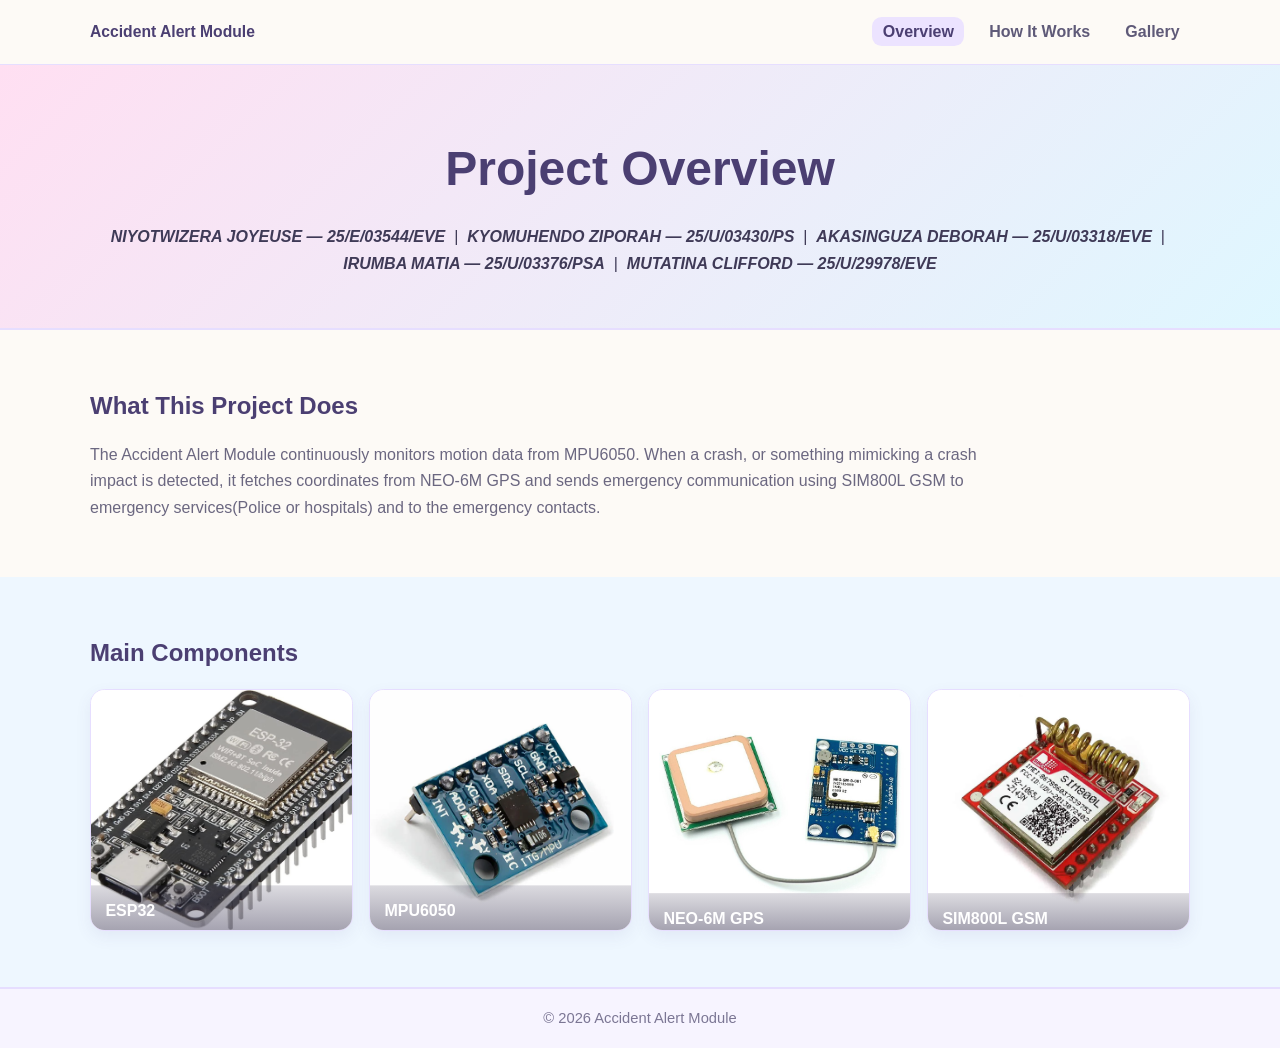
==== commit 1a4baf0c: "Info update" ====
--- a/docs/index.html
+++ b/docs/index.html
@@ -41,8 +41,9 @@
         <h2>What This Project Does</h2>
         <p>
           The Accident Alert Module continuously monitors motion data from MPU6050.
-          When a crash-like impact is detected, it fetches coordinates from NEO-6M GPS
-          and sends emergency communication using SIM800L GSM.
+          When a crash, or something mimicking a crash impact is detected, it fetches coordinates from NEO-6M GPS
+          and sends emergency communication using SIM800L GSM to emergency services(Police
+          or hospitals) and to the emergency contacts.
         </p>
       </div>
     </section>
